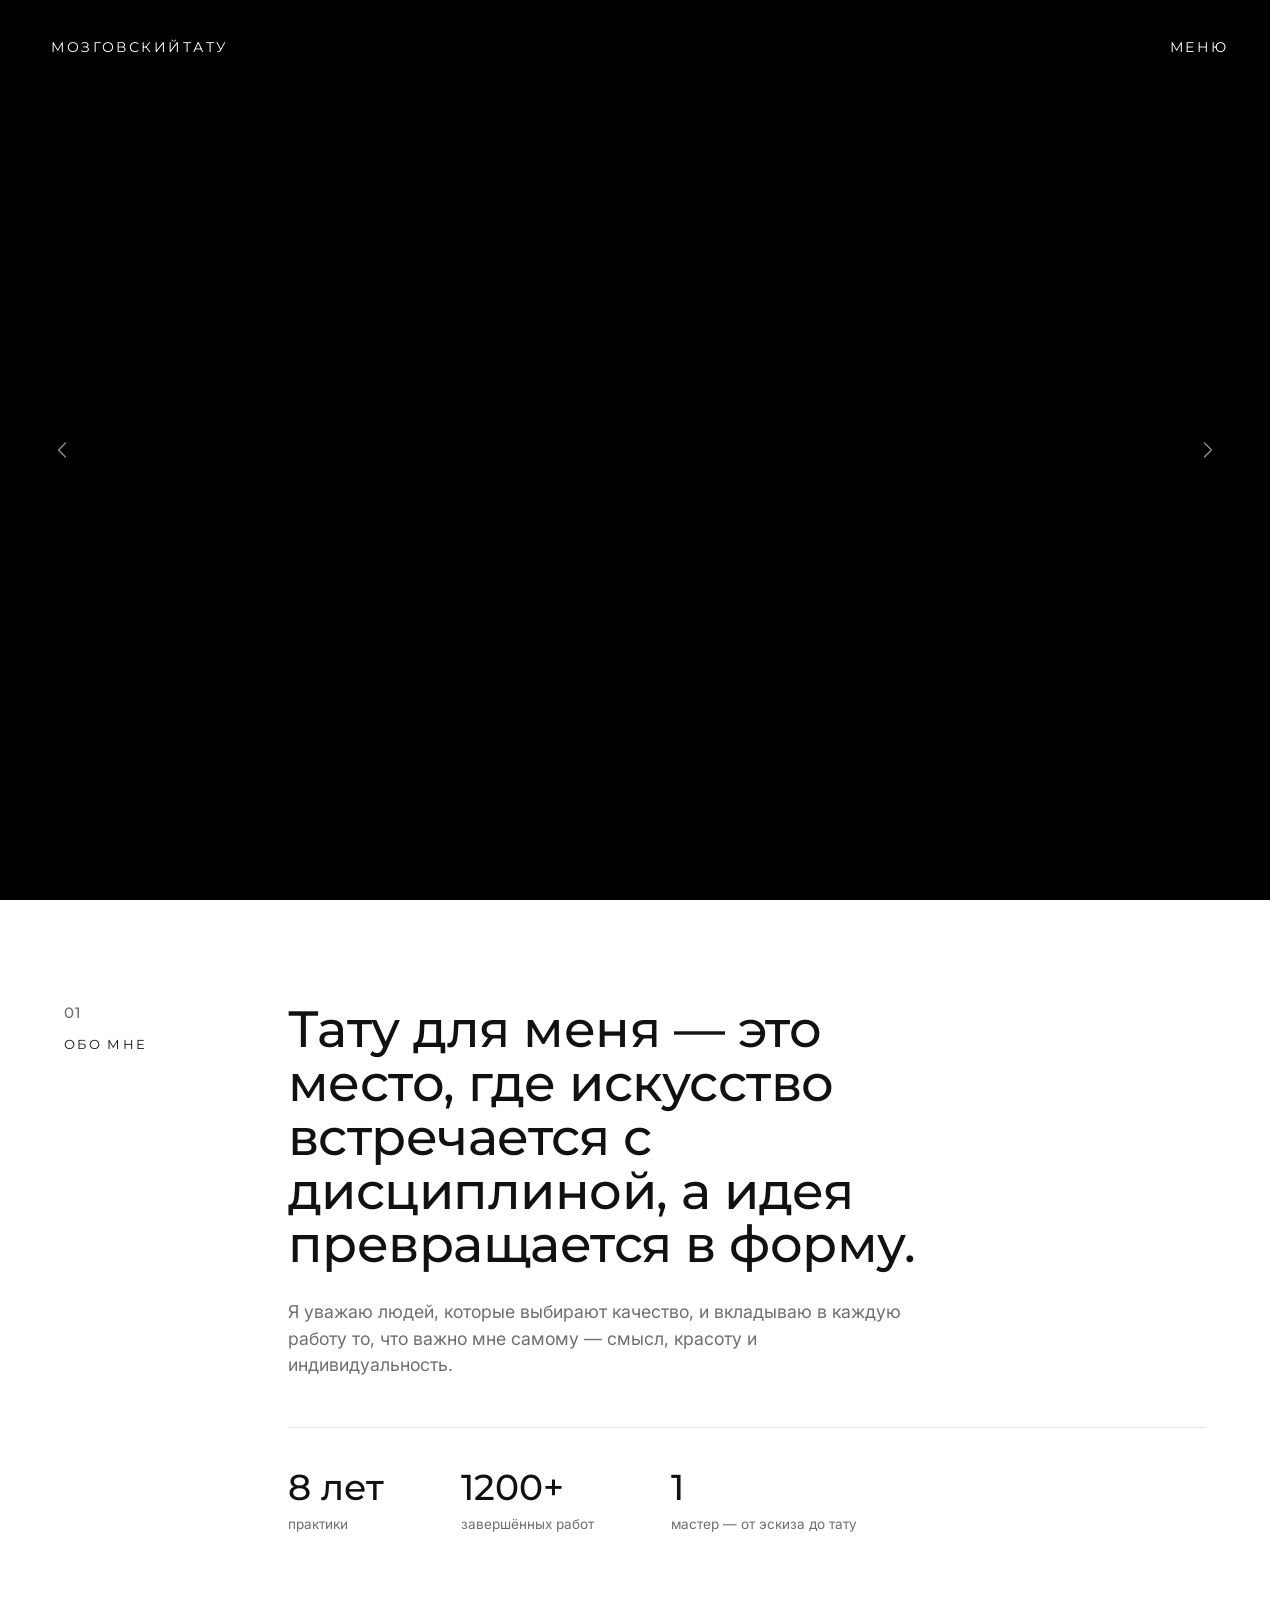
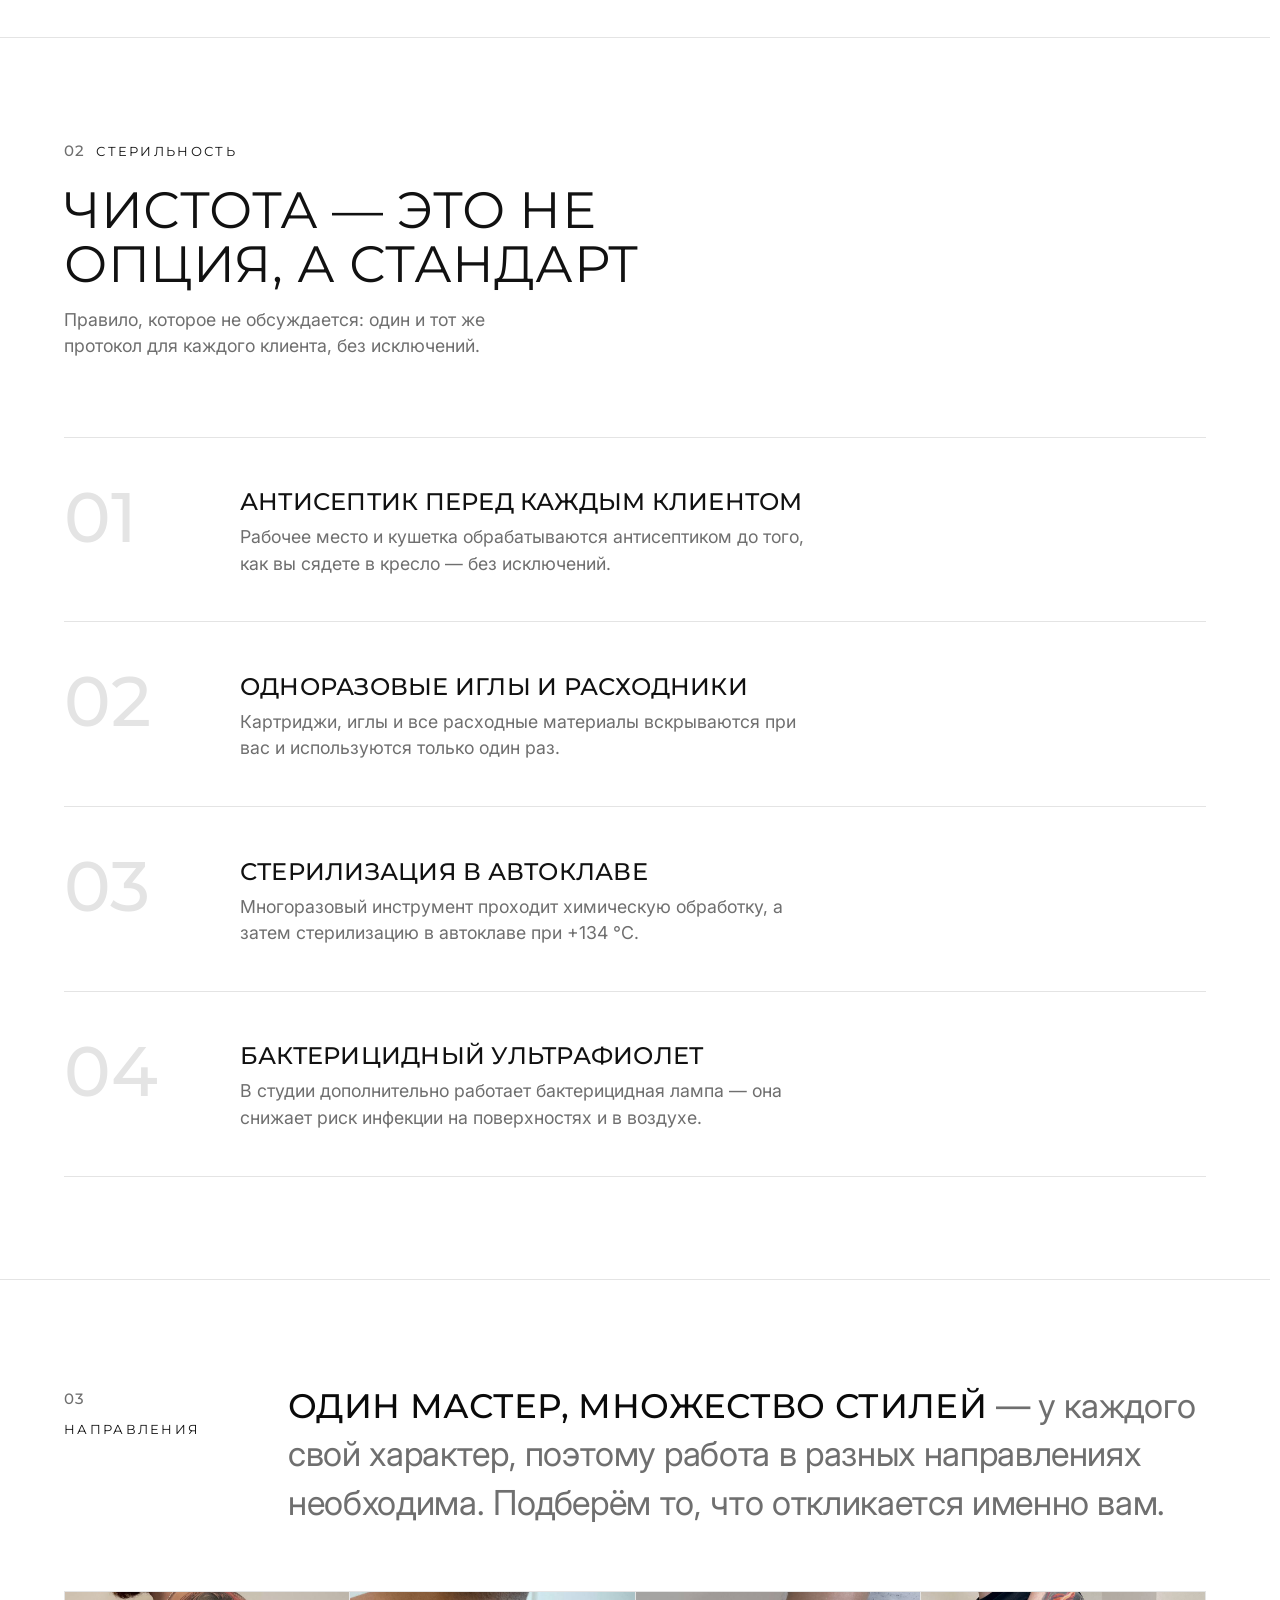
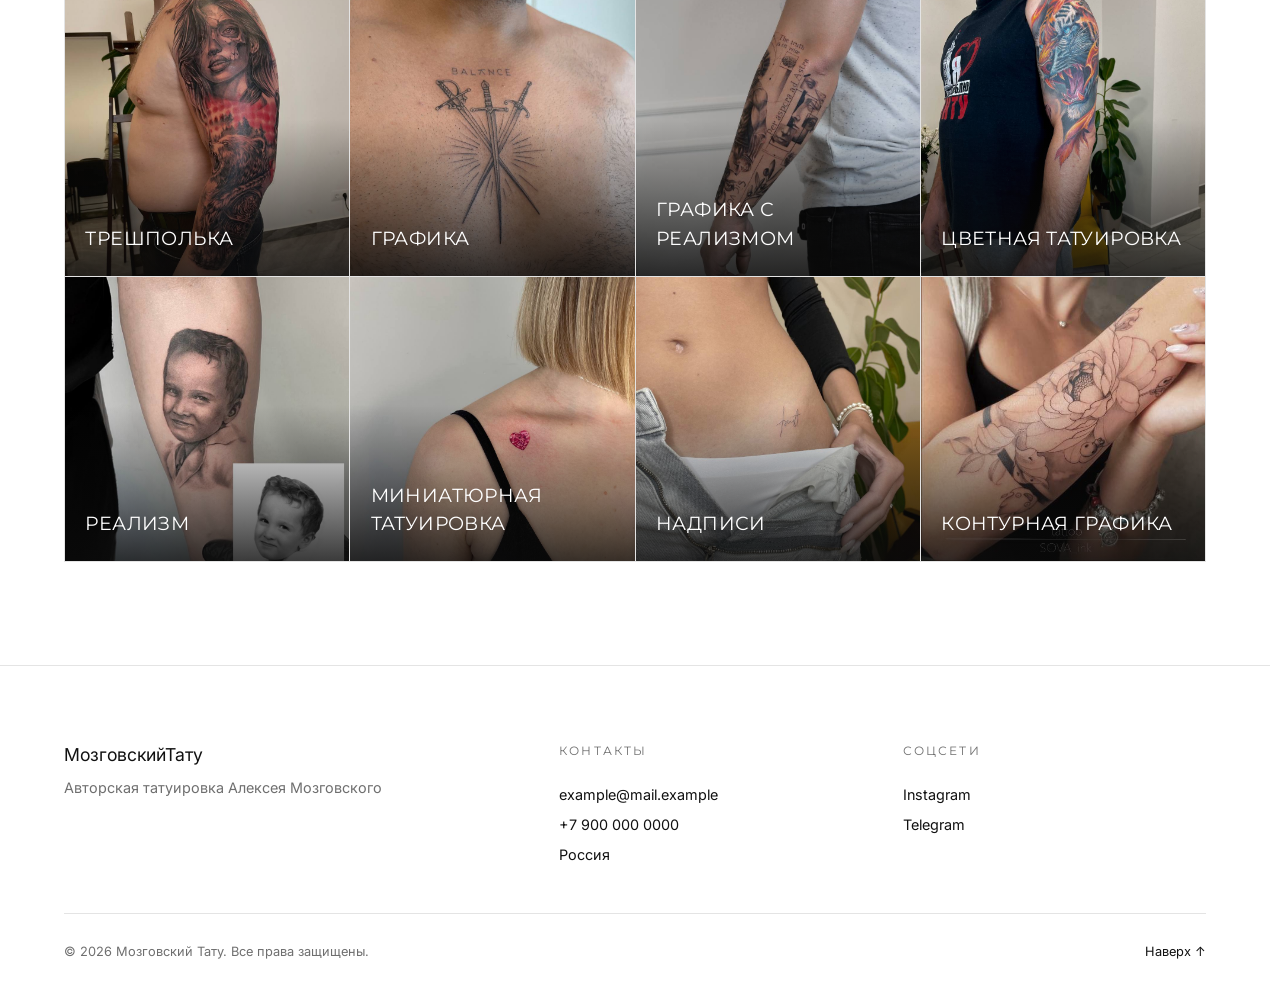
==== index.html @ 4e80cbe4 "Фото в коллажи" ====
<!DOCTYPE html>
<html lang="ru">
<head>
  <meta charset="UTF-8">
  <meta name="viewport" content="width=device-width, initial-scale=1.0">
  <meta name="theme-color" content="#ffffff">
  <title>Мозговский Тату — Алексей Мозговский, тату-мастер</title>
  <meta name="description" content="Мозговский Тату — авторская татуировка Алексея Мозговского. Индивидуальные эскизы, созданные специально для вас.">

  <link rel="preconnect" href="https://fonts.googleapis.com">
  <link rel="preconnect" href="https://fonts.gstatic.com" crossorigin>
  <link href="https://fonts.googleapis.com/css2?family=Inter:wght@300;400;500;600&family=Montserrat:wght@200;300;400;500;600&display=swap" rel="stylesheet">

  <link rel="stylesheet" href="style.css">
</head>
<body>

  <!-- ==================== HEADER ==================== -->
  <header class="site-header" data-header>
    <div class="site-header__inner container">
      <!-- Логотип ссылается на главный экран без перезагрузки -->
      <a href="#hero" class="brand header__logo" data-nav-link>Мозговский<span class="brand__accent">Тату</span></a>

      <button type="button" class="menu-btn" data-menu-toggle aria-expanded="false" aria-controls="site-nav">
        <span class="menu-btn__label">Меню</span>
      </button>
    </div>
  </header>

  <!-- ==================== ПОЛНОЭКРАННОЕ МЕНЮ ==================== -->
  <nav class="site-nav" id="site-nav" data-nav aria-hidden="true">
    <div class="site-nav__inner container">
      <ol class="site-nav__list">
        <li class="site-nav__item">
          <a href="#about" class="site-nav__link" data-nav-link>Обо мне</a>
        </li>
                <li class="site-nav__item">
          <a href="#sterility" class="site-nav__link" data-nav-link>Стерильность</a>
        </li>
        <li class="site-nav__item site-nav__item--expandable">
          <div class="site-nav__expand">
            <button
              type="button"
              class="site-nav__link site-nav__toggle"
              data-nav-styles-toggle
              aria-expanded="false"
              aria-controls="nav-styles"
            >
              Направления
            </button>
            <ul class="site-nav__sub" id="nav-styles" data-nav-styles>
              <li><a href="styles/trash-polka.html" class="site-nav__sub-link" data-nav-link>Трешполька</a></li>
              <li><a href="styles/graphics.html" class="site-nav__sub-link" data-nav-link>Графика</a></li>
              <li><a href="styles/graphic-realism.html" class="site-nav__sub-link" data-nav-link>Графика с реализмом</a></li>
              <li><a href="styles/color.html" class="site-nav__sub-link" data-nav-link>Цветная Татуировка</a></li>
              <li><a href="styles/realism.html" class="site-nav__sub-link" data-nav-link>Реализм</a></li>
              <li><a href="styles/miniature.html" class="site-nav__sub-link" data-nav-link>Миниатюрная Татуировка</a></li>
              <li><a href="styles/lettering.html" class="site-nav__sub-link" data-nav-link>Надписи</a></li>
              <li><a href="styles/contour.html" class="site-nav__sub-link" data-nav-link>Контурная графика</a></li>
            </ul>
          </div>
        </li>
        <li class="site-nav__item">
          <a href="#footer" class="site-nav__link" data-nav-link>Контакты</a>
        </li>
      </ol>

      <div class="site-nav__meta">
        <p>Helsinki, Suomi</p>
        <p><a href="mailto:hello@morozov-tattoo.example">hello@morozov-tattoo.example</a></p>
      </div>
    </div>
  </nav>

  <main id="main">

    <!-- ==================== HERO ==================== -->
    <section class="hero" id="hero">
      <div class="hero__media" data-hero-media>

        <!-- Слайд 1: Видео (горизонтальное, во весь экран) -->
        <div class="hero__slide hero__slide--video is-active" data-hero-slide>
          <video
            class="hero__video-full"
            autoplay
            muted
            loop
            playsinline
            poster="https://placehold.co/1920x1080/0a0a0a/ffffff?text=Video"
          >
            <source src="assets/video/site.mp4" type="video/mp4">
          </video>
        </div>

        <!-- Слайд 2: Большая галерея из фото (мозаика) -->
        <div class="hero__slide hero__slide--gallery" data-hero-slide>
          <div class="hero__gallery">
            <div class="hero__gallery-item hero__gallery-item--1">
              <img src="assets/images/miniature10.jpg" alt="Работа студии 1">
            </div>
            <div class="hero__gallery-item hero__gallery-item--2">
              <img src="assets/images/graphreal8.jpg" alt="Работа студии 2">
            </div>
            <div class="hero__gallery-item hero__gallery-item--3">
              <img src="assets/images/realism2.jpg" alt="Работа студии 3">
            </div>
            <div class="hero__gallery-item hero__gallery-item--4">
              <img src="assets/images/realism7.jpg" alt="Работа студии 4">
            </div>
            <div class="hero__gallery-item hero__gallery-item--5">
              <img src="assets/images/realism1.jpg" alt="Работа студии 5">
            </div>
            <div class="hero__gallery-item hero__gallery-item--6">
              <img src="assets/images/graphreal2.jpg" alt="Работа студии 6">
            </div>
          </div>
        </div>

        <!-- Слайд 3: Галерея, вариант 2 (ровная сетка 3×2) -->
        <div class="hero__slide hero__slide--gallery" data-hero-slide>
          <div class="hero__gallery hero__gallery--v2">
            <div class="hero__gallery-item">
              <img src="assets/images/contour1.jpg" alt="Работа студии 7">
            </div>
            <div class="hero__gallery-item">
              <img src="assets/images/miniature7.jpg" alt="Работа студии 8">
            </div>
            <div class="hero__gallery-item">
              <img src="assets/images/color7.jpg" alt="Работа студии 9">
            </div>
            <div class="hero__gallery-item">
              <img src="assets/images/contour5.jpg" alt="Работа студии 10">
            </div>
            <div class="hero__gallery-item">
              <img src="assets/images/style-trash-polka.jpg" alt="Работа студии 11">
            </div>
            <div class="hero__gallery-item">
              <img src="assets/images/color2.jpg" alt="Работа студии 12">
            </div>
          </div>
        </div>

        <!-- Слайд 4: Галерея, вариант 3 (крупное фото в центре) -->
        <div class="hero__slide hero__slide--gallery" data-hero-slide>
          <div class="hero__gallery hero__gallery--v3">
            <div class="hero__gallery-item hero__gallery-item--left1">
              <img src="assets/images/graphreal1.jpg" alt="Работа студии 13">
            </div>
            <div class="hero__gallery-item hero__gallery-item--left2">
              <img src="assets/images/contour7.jpg" alt="Работа студии 14">
            </div>
            <div class="hero__gallery-item hero__gallery-item--center">
              <img src="assets/images/color5.jpg" alt="Работа студии 15">
            </div>
            <div class="hero__gallery-item hero__gallery-item--right1">
              <img src="assets/images/realism4.jpg" alt="Работа студии 16">
            </div>
            <div class="hero__gallery-item hero__gallery-item--right2">
              <img src="assets/images/realism5.jpg" alt="Работа студии 17">
            </div>
          </div>
        </div>

      </div>

      <!-- Стрелки-переключатели по бокам -->
      <button type="button" class="hero__arrow-btn hero__arrow-btn--prev" data-hero-prev aria-label="Предыдущий слайд">
        <svg viewBox="0 0 24 24" width="28" height="28" fill="none" stroke="currentColor" stroke-width="1.25" stroke-linecap="round" stroke-linejoin="round"><path d="M15 18l-6-6 6-6"/></svg>
      </button>
      <button type="button" class="hero__arrow-btn hero__arrow-btn--next" data-hero-next aria-label="Следующий слайд">
        <svg viewBox="0 0 24 24" width="28" height="28" fill="none" stroke="currentColor" stroke-width="1.25" stroke-linecap="round" stroke-linejoin="round"><path d="M9 18l6-6-6-6"/></svg>
      </button>

      <div class="hero__scroll" aria-hidden="true">
        <span class="hero__scroll-text">Scroll</span>
      </div>
    </section>

    

    <!-- ==================== ABOUT ==================== -->
    <section class="about" id="about">
      <div class="about__inner container">
        <div class="about__label">
          <span class="section-index">01</span>
          <span class="section-kicker">Обо мне</span>
        </div>

        <div class="about__content">
          <h2 class="about__title">Тату для меня — это место, где искусство встречается с дисциплиной, а идея превращается в форму.</h2>
          <p class="about__text">Я уважаю людей, которые выбирают качество, и вкладываю в каждую работу то, что важно мне самому — смысл, красоту и индивидуальность.</p>

          <dl class="about__stats">
            <div class="about__stat">
              <dt>8 лет</dt>
              <dd>практики</dd>
            </div>
            <div class="about__stat">
              <dt>1200+</dt>
              <dd>завершённых работ</dd>
            </div>
            <div class="about__stat">
              <dt>1</dt>
              <dd>мастер — от эскиза до тату</dd>
            </div>
          </dl>
        </div>
      </div>
    </section>

    <!-- ==================== STERILITY (стерильность) ==================== -->
    <section class="sterility" id="sterility">
      <div class="container">
        <div class="sterility__header">
          <div class="sterility__label">
            <span class="section-index">02</span>
            <span class="section-kicker">Стерильность</span>
          </div>
          <h2 class="sterility__title">Чистота — это не опция, а стандарт</h2>
          <p class="sterility__lead">Правило, которое не обсуждается: один и тот же протокол для каждого клиента, без исключений.</p>
        </div>

        <ol class="sterility__list">
          <li class="sterility__row">
            <span class="sterility__row-num" aria-hidden="true">01</span>
            <div class="sterility__row-body">
              <h3 class="sterility__row-title">Антисептик перед каждым клиентом</h3>
              <p class="sterility__row-text">Рабочее место и кушетка обрабатываются антисептиком до того, как вы сядете в кресло — без исключений.</p>
            </div>
          </li>
          <li class="sterility__row">
            <span class="sterility__row-num" aria-hidden="true">02</span>
            <div class="sterility__row-body">
              <h3 class="sterility__row-title">Одноразовые иглы и расходники</h3>
              <p class="sterility__row-text">Картриджи, иглы и все расходные материалы вскрываются при вас и используются только один раз.</p>
            </div>
          </li>
          <li class="sterility__row">
            <span class="sterility__row-num" aria-hidden="true">03</span>
            <div class="sterility__row-body">
              <h3 class="sterility__row-title">Стерилизация в автоклаве</h3>
              <p class="sterility__row-text">Многоразовый инструмент проходит химическую обработку, а затем стерилизацию в автоклаве при +134 °C.</p>
            </div>
          </li>
          <li class="sterility__row">
            <span class="sterility__row-num" aria-hidden="true">04</span>
            <div class="sterility__row-body">
              <h3 class="sterility__row-title">Бактерицидный ультрафиолет</h3>
              <p class="sterility__row-text">В студии дополнительно работает бактерицидная лампа — она снижает риск инфекции на поверхностях и в воздухе.</p>
            </div>
          </li>
        </ol>
      </div>
    </section>

    <!-- ==================== STYLES (направления, последний раздел) ==================== -->
    <section class="styles-section" id="styles">
      <div class="container">
        <div class="styles-section__header">
          <div class="styles-section__label">
            <span class="section-index">03</span>
            <span class="section-kicker">Направления</span>
          </div>
          <h2 class="styles-section__lead">
            <span class="styles-section__lead-em">Один мастер, множество стилей</span> — у каждого свой характер, поэтому работа в разных направлениях необходима. Подберём то, что откликается именно вам.
          </h2>
        </div>

        <!-- Сетка квадратных плиток: фото стиля + название поверх -->
        <div class="styles__grid">
          <a class="styles__tile" href="styles/trash-polka.html">
            <img src="assets/images/style-trash-polka.jpg" alt="" class="styles__tile-img">
            <span class="styles__tile-overlay" aria-hidden="true"></span>
            <span class="styles__tile-name">Трешполька</span>
          </a>
          <a class="styles__tile" href="styles/graphics.html">
            <img src="assets/images/style-graphics.jpg" alt="" class="styles__tile-img">
            <span class="styles__tile-overlay" aria-hidden="true"></span>
            <span class="styles__tile-name">Графика</span>
          </a>
          <a class="styles__tile" href="styles/graphic-realism.html">
            <img src="assets/images/style-graphic-realism.jpg" alt="" class="styles__tile-img">
            <span class="styles__tile-overlay" aria-hidden="true"></span>
            <span class="styles__tile-name">Графика с реализмом</span>
          </a>
          <a class="styles__tile" href="styles/color.html">
            <img src="assets/images/style-color.jpg" alt="" class="styles__tile-img">
            <span class="styles__tile-overlay" aria-hidden="true"></span>
            <span class="styles__tile-name">Цветная Татуировка</span>
          </a>
          <a class="styles__tile" href="styles/realism.html">
            <img src="assets/images/style-realism.jpg" alt="" class="styles__tile-img">
            <span class="styles__tile-overlay" aria-hidden="true"></span>
            <span class="styles__tile-name">Реализм</span>
          </a>
          <a class="styles__tile" href="styles/miniature.html">
            <img src="assets/images/style-miniature.jpg" alt="" class="styles__tile-img">
            <span class="styles__tile-overlay" aria-hidden="true"></span>
            <span class="styles__tile-name">Миниатюрная Татуировка</span>
          </a>
          <a class="styles__tile" href="styles/lettering.html">
            <img src="assets/images/style-lettering.jpg" alt="" class="styles__tile-img">
            <span class="styles__tile-overlay" aria-hidden="true"></span>
            <span class="styles__tile-name">Надписи</span>
          </a>
          <a class="styles__tile" href="styles/contour.html">
            <img src="assets/images/style-contour.jpg" alt="" class="styles__tile-img">
            <span class="styles__tile-overlay" aria-hidden="true"></span>
            <span class="styles__tile-name">Контурная графика</span>
          </a>
        </div>
      </div>
    </section>

  </main>

  <!-- ==================== FOOTER ==================== -->
  <footer class="site-footer" id="footer">
    <div class="site-footer__top container">
      <div class="site-footer__brand">
        <p class="brand">Мозговский<span class="brand__accent">Тату</span></p>
        <p class="site-footer__tagline">Авторская татуировка Алексея Мозговского</p>
      </div>

      <div class="site-footer__col">
        <p class="site-footer__heading">Контакты</p>
        <a href="mailto:example@mail.example">example@mail.example</a>
        <a href="tel:+79000000000">+7 900 000 0000</a>
        <p>Россия</p>
      </div>

      <div class="site-footer__col">
        <p class="site-footer__heading">Соцсети</p>
        <a href="https://www.instagram.com/sova_ink/">Instagram</a>
        <a href="https://t.me/Alex_Makeart">Telegram</a>
      </div>
    </div>

    <div class="site-footer__bottom container">
      <p>© 2026 Мозговский Тату. Все права защищены.</p>
      <a href="#hero" class="back-to-top">Наверх ↑</a>
    </div>
  </footer>

  <script src="script.js"></script>
</body>
</html>
---- style.css ----
/* =========================================================
   МОЗГОВСКИЙ ТАТУ — базовые стили лендинга
   Минимализм, галерейная типографика, чёрный на белом
   ========================================================= */

/* ---------- 1. RESET / NORMALIZE ---------- */
*,
*::before,
*::after {
  box-sizing: border-box;
}

* {
  margin: 0;
  padding: 0;
}

html {
  -webkit-text-size-adjust: 100%;
  scroll-behavior: smooth;
  scrollbar-gutter: stable; /* сохраняет ширину, чтобы контент не съезжал */
  scrollbar-width: thin; /* тонкая полоса — Firefox */
  scrollbar-color: #333333 transparent; /* цвет ползунка / прозрачный трек — Firefox */
}

/* тонкий скроллбар — Chrome, Safari, Edge, Opera (WebKit) */
::-webkit-scrollbar {
  width: 6px; /* по умолчанию в браузере 16px */
}

::-webkit-scrollbar-track {
  background: transparent;
}

::-webkit-scrollbar-thumb {
  background-color: rgba(0, 0, 0, 0.25);
  border-radius: 3px;
  transition: background-color 0.3s ease;
}

::-webkit-scrollbar-thumb:hover {
  background-color: rgba(0, 0, 0, 0.6);
}

body {
  min-height: 100svh;
  line-height: 1.5;
  -webkit-font-smoothing: antialiased;
  -moz-osx-font-smoothing: grayscale;
  text-rendering: optimizeLegibility;
}

img,
picture,
svg,
video {
  display: block;
  max-width: 100%;
}

input,
button,
textarea,
select {
  font: inherit;
  color: inherit;
}

button {
  background: none;
  border: none;
  cursor: pointer;
}

a {
  color: inherit;
  text-decoration: none;
}

ul,
ol {
  list-style: none;
}

table {
  border-collapse: collapse;
}

:focus-visible {
  outline: 2px solid var(--color-ink);
  outline-offset: 4px;
}

@media (prefers-reduced-motion: reduce) {
  *,
  *::before,
  *::after {
    animation-duration: 0.01ms !important;
    animation-iteration-count: 1 !important;
    transition-duration: 0.01ms !important;
    scroll-behavior: auto !important;
  }
}

/* ---------- 2. ТОКЕНЫ / CSS-ПЕРЕМЕННЫЕ ---------- */
:root {
  /* Цвета */
  --color-bg: #ffffff;
  --color-ink: #0a0a0a;
  --color-text: #111111;
  --color-text-muted: #6f6f6f;
  --color-line: #e4e4e4;
  --color-line-strong: #111111;
  --color-overlay-bg: #ffffff;

  /* Шрифты */
  --font-display: "Montserrat", "Helvetica Neue", Arial, sans-serif;
  --font-body: "Inter", "Helvetica Neue", Arial, sans-serif;

  /* Трекинг (межбуквенный интервал) */
  --tracking-sm: 0.08em;
  --tracking-md: 0.18em;
  --tracking-lg: 0.32em;

  /* Типографическая шкала (fluid) */
  --fs-eyebrow: 0.75rem;
  --fs-body: clamp(1rem, 0.95rem + 0.2vw, 1.125rem);
  --fs-h2: clamp(2rem, 1.6rem + 2vw, 3.25rem);
  --fs-hero: clamp(2.75rem, 2rem + 5vw, 6.5rem);

  /* Layout */
  --header-h: clamp(72px, 9vw, 96px);
  --container-w: 1240px;
  --gutter: clamp(1.5rem, 5vw, 4rem);
  --section-py: clamp(4rem, 8vw, 7.5rem);

  /* Анимации */
  --ease: cubic-bezier(0.65, 0, 0.35, 1);
  --dur: 0.5s;
}

/* ---------- 3. БАЗОВАЯ ТИПОГРАФИКА ---------- */
body {
  background: var(--color-bg);
  color: var(--color-text);
  font-family: var(--font-body);
  font-size: var(--fs-body);
  font-weight: 400;
}

h1,
h2,
h3 {
  font-family: var(--font-display);
  font-weight: 500;
  line-height: 1.05;
  letter-spacing: -0.01em;
}

.section-kicker,
.site-nav__index,
.styles__tile-num,
.site-footer__heading {
  font-family: var(--font-display);
  text-transform: uppercase;
}

/* ---------- 4. УТИЛИТЫ ---------- */
.container {
  width: min(100% - (var(--gutter) * 2), var(--container-w));
  margin-inline: auto;
}

body.nav-open {
  overflow: hidden;
}

/* ---------- 5. HEADER ---------- */
.site-header {
  position: fixed;
  inset-inline: 0;
  top: 0;
  z-index: 100;
  height: var(--header-h);
  display: flex;
  align-items: center;
  background-color: transparent;
  border-bottom: 1px solid transparent;
  --header-fg: #ffffff;
  transition: background-color var(--dur) var(--ease), border-color var(--dur) var(--ease), color var(--dur) var(--ease);
}

.site-header.is-scrolled,
.site-header.is-solid {
  background-color: rgba(255, 255, 255, 0.88);
  backdrop-filter: blur(10px);
  -webkit-backdrop-filter: blur(10px);
  border-bottom-color: var(--color-line);
  --header-fg: var(--color-ink);
}

.site-header__inner {
  width: 100%;
  display: flex;
  align-items: center;
  justify-content: space-between;
  padding-inline: clamp(1.5rem, 4vw, 3.5rem);
}

/* Единый стиль для логотипа и кнопки меню (чистая типографика без рамок) */
.header__logo,
.menu-btn {
  display: inline-flex;
  align-items: center;
  justify-content: center;
  height: auto;
  padding: 0.5rem 0; /* Минимальные отступы для кликабельности */
  font-family: var(--font-display);
  font-size: 0.85rem;
  letter-spacing: var(--tracking-md);
  text-transform: uppercase;
  border: none; /* Убрали рамку */
  background: transparent; /* Убрали плашку/фон */
  backdrop-filter: none;
  -webkit-backdrop-filter: none;
  color: var(--header-fg, #ffffff);
  cursor: pointer;
  transition: opacity 0.3s var(--ease), color var(--dur) var(--ease);
}

/* При наведении текст плавно снижает прозрачность */
.header__logo:hover,
.menu-btn:hover {
  opacity: 0.6;
  background: transparent;
  border-color: transparent;
}

/* ---------- 6. ПОЛНОЭКРАННОЕ МЕНЮ ---------- */
.site-nav {
  position: fixed;
  inset: 0;
  z-index: 90;
  background: var(--color-overlay-bg);
  display: flex;
  flex-direction: column;
  justify-content: space-between;
  padding-top: calc(var(--header-h) + 2rem);
  padding-bottom: 3rem;
  opacity: 0;
  visibility: hidden;
  transform: translateY(-12px);
  transition: opacity var(--dur) var(--ease), transform var(--dur) var(--ease), visibility 0s var(--dur);
}

.site-nav.is-open {
  opacity: 1;
  visibility: visible;
  transform: translateY(0);
  transition: opacity var(--dur) var(--ease), transform var(--dur) var(--ease), visibility 0s;
}

.site-nav__list {
  display: flex;
  flex-direction: column;
}

.site-nav__item {
  display: flex;
  align-items: baseline;
  gap: 1.5rem;
  padding: 1.1rem 0;
  border-bottom: 1px solid var(--color-line);
}

.site-nav__item--expandable {
  align-items: flex-start;
}

.site-nav__expand {
  flex: 1;
  min-width: 0;
}

.site-nav__index {
  font-size: 0.8rem;
  color: var(--color-text-muted);
}

.site-nav__link {
  position: relative;
  font-family: var(--font-display);
  font-size: clamp(1.75rem, 1.4rem + 2vw, 3rem);
  font-weight: 400;
  text-transform: uppercase;
  letter-spacing: 0.02em;
}

.site-nav__toggle {
  display: inline-block;
  text-align: left;
}

.site-nav__link::after {
  content: "";
  position: absolute;
  left: 0;
  right: 100%;
  bottom: -2px;
  height: 1px;
  background: var(--color-ink);
  transition: right var(--dur) var(--ease);
}

.site-nav__link:hover::after,
.site-nav__link:focus-visible::after,
.site-nav__toggle[aria-expanded="true"]::after {
  right: 0;
}

.site-nav__sub {
  display: grid;
  gap: 0.65rem;
  margin-top: 0;
  padding-bottom: 0;
  max-height: 0;
  opacity: 0;
  overflow: hidden;
  pointer-events: none;
  transition: max-height var(--dur) var(--ease), opacity var(--dur) var(--ease), margin-top var(--dur) var(--ease);
}

.site-nav__sub.is-open {
  margin-top: 1rem;
  max-height: 20rem;
  opacity: 1;
  pointer-events: auto;
}

.site-nav__sub-link {
  display: inline-block;
  font-family: var(--font-display);
  font-size: clamp(0.95rem, 0.85rem + 0.4vw, 1.15rem);
  font-weight: 400;
  letter-spacing: 0.04em;
  text-transform: uppercase;
  color: var(--color-text-muted);
  transition: color var(--dur) var(--ease);
}

.site-nav__sub-link:hover,
.site-nav__sub-link:focus-visible {
  color: var(--color-ink);
}

.site-nav__meta {
  margin-top: 3rem;
  display: flex;
  flex-direction: column;
  gap: 0.35rem;
  font-size: 0.9rem;
  color: var(--color-text-muted);
}

.nav-close {
  position: absolute;
  top: calc((var(--header-h) - 16px) / 2);
  right: var(--gutter);
  font-family: var(--font-display);
  font-size: 0.75rem;
  letter-spacing: var(--tracking-md);
}

/* ---------- 7. HERO (медиа-слайдер: Коллаж + Вертикальные видео 9:16) ---------- */
.hero {
  position: relative;
  min-height: 100svh;
  overflow: hidden;
  background: #0d0d0d;
  display: flex;
  align-items: center;
  justify-content: center;
}

.hero::after {
  content: "";
  position: absolute;
  inset: 0;
  z-index: 1;
  pointer-events: none;
  background: linear-gradient(
    180deg,
    rgba(0, 0, 0, 0.4) 0%,
    rgba(0, 0, 0, 0) 25%,
    rgba(0, 0, 0, 0) 75%,
    rgba(0, 0, 0, 0.4) 100%
  );
}

.hero__media {
  position: absolute;
  inset: 0;
}

.hero__slide {
  position: absolute;
  inset: 0;
  opacity: 0;
  visibility: hidden;
  display: flex;
  align-items: center;
  justify-content: center;
  padding-top: var(--header-h);
  padding-bottom: 4rem;
  transition: opacity 0.8s var(--ease), visibility 0s 0.8s;
}

.hero__slide.is-active {
  opacity: 1;
  visibility: visible;
  transition: opacity 0.8s var(--ease), visibility 0s 0s;
}






/* --- БОЛЬШАЯ ГАЛЕРЕЯ ИЗ ФОТО (МОЗАИКА, ВО ВЕСЬ ЭКРАН) --- */
.hero__slide--gallery {
  padding: 0;
}

.hero__gallery {
  position: absolute;
  inset: 0;
  display: grid;
  grid-template-columns: 1.6fr 1fr 1fr 1fr;
  grid-template-rows: 1fr 1fr;
  grid-template-areas:
    "one   two   three four"
    "one   five  six   four";
  gap: 3px;
}

.hero__gallery-item {
  position: relative;
  overflow: hidden;
}

.hero__gallery-item--1 { grid-area: one; }
.hero__gallery-item--2 { grid-area: two; }
.hero__gallery-item--3 { grid-area: three; }
.hero__gallery-item--4 { grid-area: four; }
.hero__gallery-item--5 { grid-area: five; }
.hero__gallery-item--6 { grid-area: six; }

.hero__gallery-item img {
  width: 100%;
  height: 100%;
  object-fit: cover;
  filter: brightness(0.85);
  transition: transform 1.2s var(--ease), filter 0.4s var(--ease);
}

.hero__slide.is-active .hero__gallery-item img {
  transform: scale(1.02);
}

.hero__gallery-item:hover img {
  filter: brightness(1);
  transform: scale(1.06);
}

/* Плашка поверх крупного фото галереи */
.hero__gallery-badge {
  position: absolute;
  bottom: 1.5rem;
  left: 1.5rem;
  right: 1.5rem;
  padding: 1.25rem 1.5rem;
  background: rgba(10, 10, 10, 0.65);
  backdrop-filter: blur(12px);
  -webkit-backdrop-filter: blur(12px);
  border: 1px solid rgba(255, 255, 255, 0.15);
  color: #ffffff;
  display: flex;
  flex-direction: column;
  gap: 0.25rem;
  pointer-events: none;
}

/* --- ВАРИАНТ 2: РОВНАЯ СЕТКА 3×2 --- */
.hero__gallery--v2 {
  grid-template-columns: repeat(3, 1fr);
  grid-template-rows: repeat(2, 1fr);
  grid-template-areas: none;
}

/* --- ВАРИАНТ 3: КРУПНОЕ ФОТО В ЦЕНТРЕ --- */
.hero__gallery--v3 {
  grid-template-columns: 1fr 1.8fr 1fr;
  grid-template-rows: 1fr 1fr;
  grid-template-areas:
    "left1 center right1"
    "left2 center right2";
}

.hero__gallery-item--left1 { grid-area: left1; }
.hero__gallery-item--left2 { grid-area: left2; }
.hero__gallery-item--center { grid-area: center; }
.hero__gallery-item--right1 { grid-area: right1; }
.hero__gallery-item--right2 { grid-area: right2; }

.hero__badge-title {
  font-family: var(--font-display);
  font-size: clamp(1rem, 1.2vw, 1.35rem);
  letter-spacing: var(--tracking-md);
  text-transform: uppercase;
}

.hero__badge-sub {
  font-size: 0.75rem;
  color: rgba(255, 255, 255, 0.7);
  letter-spacing: var(--tracking-sm);
  text-transform: uppercase;
}

/* --- ГОРИЗОНТАЛЬНОЕ ВИДЕО НА ВЕСЬ ЭКРАН --- */
.hero__slide--video {
  padding: 0;
}

.hero__video-full {
  position: absolute;
  inset: 0;
  width: 100%;
  height: 100%;
  object-fit: cover;
  background: #000;
}

/* --- СТРЕЛКИ-ПЕРЕКЛЮЧАТЕЛИ ПО БОКАМ (минималистичные, без подложки) --- */
.hero__arrow-btn {
  position: absolute;
  top: 50%;
  transform: translateY(-50%);
  z-index: 5;
  display: flex;
  align-items: center;
  justify-content: center;
  width: 3rem;
  height: 3rem;
  border-radius: 50%;
  border: none;
  background: transparent;
  color: rgba(255, 255, 255, 0.55);
  cursor: pointer;
  transition: color 0.3s var(--ease), opacity 0.3s var(--ease), transform 0.2s var(--ease);
}

.hero__arrow-btn svg {
  display: block;
  filter: drop-shadow(0 1px 4px rgba(0, 0, 0, 0.5));
}

.hero__arrow-btn--prev {
  left: clamp(0.75rem, 3vw, 2.5rem);
}

.hero__arrow-btn--next {
  right: clamp(0.75rem, 3vw, 2.5rem);
}

.hero__arrow-btn:hover {
  color: #ffffff;
}

.hero__arrow-btn--prev:hover {
  transform: translateY(-50%) translateX(-3px);
}

.hero__arrow-btn--next:hover {
  transform: translateY(-50%) translateX(3px);
}

.hero__arrow-btn.is-pressed {
  animation: arrowFlash 0.35s ease-out forwards;
}

@keyframes arrowFlash {
  0% {
    color: #ffffff;
    filter: drop-shadow(0 0 8px rgba(255, 255, 255, 0.8));
  }
  100% {
    filter: none;
  }
}

/* Адаптив для Hero */
@media (max-width: 768px) {
  .hero__gallery {
    grid-template-columns: 1fr 1fr;
    grid-template-rows: 1.3fr 1fr 1fr;
    grid-template-areas:
      "one   one"
      "two   three"
      "five  six";
  }

  .hero__gallery-item--4 {
    display: none; /* Скрываем лишнее фото на мобильном */
  }

  .hero__gallery--v2 {
    grid-template-columns: repeat(2, 1fr);
    grid-template-rows: repeat(2, 1fr);
  }

  .hero__gallery--v2 .hero__gallery-item:nth-child(5),
  .hero__gallery--v2 .hero__gallery-item:nth-child(6) {
    display: none; /* Оставляем 4 фото на мобильном */
  }

  .hero__gallery--v3 {
    grid-template-columns: 1fr 1fr;
    grid-template-rows: 1.4fr 1fr;
    grid-template-areas:
      "center center"
      "left1  right1";
  }

  .hero__gallery-item--left2,
  .hero__gallery-item--right2 {
    display: none; /* Оставляем 3 фото на мобильном */
  }

  /* Исправление плашки на мобильном */
  .hero__gallery-badge {
    bottom: 1rem;
    left: 1rem;
    right: 1rem;
    padding: 0.85rem 1rem;
  }

  .hero__badge-title {
    font-size: 0.9rem;
  }

  .hero__badge-sub {
    font-size: 0.7rem;
  }

  .hero__arrow-btn {
    width: 2.5rem;
    height: 2.5rem;
  }

  .hero__arrow-btn svg {
    width: 22px;
    height: 22px;
  }

  .hero__arrow-btn--prev {
    left: 0.5rem;
  }

  .hero__arrow-btn--next {
    right: 0.5rem;
  }

  .hero__scroll {
    display: none;
  }
}

/* ---------- 8. БЕГУЩАЯ СТРОКА (marquee) ---------- */
.marquee {
  border-top: 1px solid var(--color-line);
  border-bottom: 1px solid var(--color-line);
  overflow: hidden;
  padding: 1.25rem 0;
  mask-image: linear-gradient(90deg, transparent, #000 8%, #000 92%, transparent);
  -webkit-mask-image: linear-gradient(90deg, transparent, #000 8%, #000 92%, transparent);
}

.marquee__track {
  display: flex;
  gap: 3rem;
  width: max-content;
  animation: marqueeScroll 26s linear infinite;
}

.marquee__track span {
  font-family: var(--font-display);
  font-size: clamp(1.1rem, 1rem + 1vw, 1.6rem);
  text-transform: uppercase;
  letter-spacing: var(--tracking-sm);
  color: var(--color-text-muted);
  white-space: nowrap;
}

@keyframes marqueeScroll {
  from {
    transform: translateX(0);
  }
  to {
    transform: translateX(-50%);
  }
}

/* ---------- 9. ABOUT ---------- */
.about {
  padding-block: var(--section-py);
}

.about__inner {
  display: grid;
  grid-template-columns: 160px 1fr;
  gap: clamp(2rem, 5vw, 6rem);
}

.about__label {
  display: flex;
  flex-direction: column;
  align-items: flex-start;
  gap: 0.6rem;
}

.section-index {
  font-family: var(--font-display);
  font-size: 0.95rem;
  font-weight: 500;
  color: var(--color-text-muted);
  letter-spacing: 0.04em;
}

.section-kicker {
  font-size: 0.8rem;
  letter-spacing: var(--tracking-md);
}

.about__title {
  font-size: var(--fs-h2);
  max-width: 20ch;
  margin-bottom: 1.75rem;
}

.about__text {
  max-width: 58ch;
  color: var(--color-text-muted);
  margin-bottom: 3rem;
}

.about__stats {
  display: flex;
  flex-wrap: wrap;
  gap: clamp(2rem, 6vw, 5rem);
  border-top: 1px solid var(--color-line);
  padding-top: 2rem;
}

.about__stat dt {
  font-family: var(--font-display);
  font-size: clamp(1.5rem, 1.2rem + 1.5vw, 2.25rem);
  font-weight: 500;
}

.about__stat dd {
  font-size: 0.85rem;
  color: var(--color-text-muted);
}

/* ---------- 10. STYLES (направления) ---------- */
.styles-section {
  padding-block: var(--section-py);
  border-top: 1px solid var(--color-line);
}

/* Метка слева + единая заголовок-фраза справа: жирная часть, тире, и текст
   продолжается сразу после тире одним потоком (в отличие от about и sterility,
   где заголовок и описание — разные, отдельно стоящие блоки) */
.styles-section__header {
  display: grid;
  grid-template-columns: 160px 1fr;
  gap: clamp(2rem, 5vw, 6rem);
  align-items: start;
  margin-bottom: clamp(2.5rem, 5vw, 4rem);
}

.styles-section__label {
  display: flex;
  flex-direction: column;
  align-items: flex-start;
  gap: 0.6rem;
  padding-top: 0.35rem;
}

.styles-section__lead {
  font-family: var(--font-body);
  font-weight: 400;
  font-size: clamp(1.4rem, 1.1rem + 1.4vw, 2.15rem);
  line-height: 1.4;
  color: var(--color-text-muted);
  max-width: 46ch;
}

.styles-section__lead-em {
  font-family: var(--font-display);
  font-weight: 500;
  text-transform: uppercase;
  letter-spacing: 0.01em;
  color: var(--color-ink);
}

/* Сетка квадратных плиток: фото направления + название поверх */
.styles__grid {
  display: grid;
  grid-template-columns: repeat(4, 1fr);
  gap: 1px;
  background-color: var(--color-line);
  border: 1px solid var(--color-line);
}

.styles__tile {
  position: relative;
  display: block;
  aspect-ratio: 1 / 1;
  overflow: hidden;
  background-color: var(--color-ink);
}

.styles__tile-img {
  position: absolute;
  inset: 0;
  width: 100%;
  height: 100%;
  object-fit: cover;
  transition: transform 0.7s var(--ease);
}

.styles__tile-overlay {
  position: absolute;
  inset: 0;
  background: linear-gradient(180deg, rgba(10, 10, 10, 0) 45%, rgba(10, 10, 10, 0.8) 100%);
  transition: background var(--dur) var(--ease);
}

.styles__tile-num {
  position: absolute;
  top: clamp(0.9rem, 1.6vw, 1.5rem);
  left: clamp(0.9rem, 1.6vw, 1.5rem);
  font-family: var(--font-display);
  font-size: 0.75rem;
  color: rgba(255, 255, 255, 0.7);
  letter-spacing: var(--tracking-sm);
}

.styles__tile-name {
  position: absolute;
  left: clamp(0.9rem, 1.6vw, 1.5rem);
  right: clamp(0.9rem, 1.6vw, 1.5rem);
  bottom: clamp(0.9rem, 1.8vw, 1.5rem);
  font-family: var(--font-display);
  font-size: clamp(0.95rem, 0.8rem + 0.6vw, 1.2rem);
  font-weight: 400;
  text-transform: uppercase;
  letter-spacing: 0.02em;
  color: #ffffff;
  transition: transform var(--dur) var(--ease);
}

.styles__tile:hover .styles__tile-img {
  transform: scale(1.06);
}

.styles__tile:hover .styles__tile-overlay {
  background: linear-gradient(180deg, rgba(10, 10, 10, 0.05) 30%, rgba(10, 10, 10, 0.85) 100%);
}

.styles__tile:hover .styles__tile-name {
  transform: translateY(-2px);
}

@media (max-width: 900px) {
  .styles-section__header {
    grid-template-columns: 1fr;
    gap: 1.25rem;
  }
}

/* ---------- 10.1 STERILITY (стерильность) ---------- */
.sterility {
  padding-block: var(--section-py);
  border-top: 1px solid var(--color-line);
}

/* Шапка раздела: метка + крупный заголовок + короткий лид в одну колонку,
   в отличие от about (стек «ярлык слева / контент справа») и styles (горизонтальный сплит) */
.sterility__header {
  max-width: 46rem;
  margin-bottom: clamp(3rem, 6vw, 5rem);
}

.sterility__label {
  display: flex;
  align-items: baseline;
  gap: 0.75rem;
  margin-bottom: 1.25rem;
}

.sterility__title {
  font-family: var(--font-display);
  font-size: var(--fs-h2);
  font-weight: 400;
  text-transform: uppercase;
  letter-spacing: 0.01em;
  margin-bottom: 1rem;
}

.sterility__lead {
  color: var(--color-text-muted);
  max-width: 42ch;
}

/* Нумерованный список: крупные полупрозрачные цифры служат графическим акцентом */
.sterility__list {
  border-top: 1px solid var(--color-line);
}

.sterility__row {
  position: relative;
  display: grid;
  grid-template-columns: clamp(80px, 10vw, 140px) 1fr;
  align-items: start;
  gap: clamp(1.5rem, 4vw, 3rem);
  padding: clamp(1.75rem, 4vw, 2.75rem) 0;
  border-bottom: 1px solid var(--color-line);
}

.sterility__row-num {
  font-family: var(--font-display);
  font-weight: 500;
  font-size: clamp(2.5rem, 2rem + 3vw, 4.5rem);
  line-height: 1;
  color: var(--color-line);
}

/* Заголовок и описание пункта — единый блок, текст всегда под названием */
.sterility__row-body {
  padding-top: clamp(0.3rem, 0.6vw, 0.6rem);
}

.sterility__row-title {
  font-family: var(--font-display);
  font-size: clamp(1.15rem, 1rem + 0.8vw, 1.5rem);
  font-weight: 500;
  text-transform: uppercase;
  letter-spacing: 0.01em;
  margin-bottom: 0.6rem;
}

.sterility__row-text {
  color: var(--color-text-muted);
  max-width: 52ch;
}

@media (max-width: 720px) {
  .sterility__row {
    grid-template-columns: 1fr;
    gap: 0.75rem;
  }

  .sterility__row-num {
    font-size: 1.75rem;
  }
}

/* ---------- 11. FOOTER ---------- */
.site-footer {
  border-top: 1px solid var(--color-line);
  padding-top: clamp(3rem, 6vw, 5rem);
}

.site-footer__top {
  display: grid;
  grid-template-columns: 1.5fr 1fr 1fr;
  gap: 2.5rem;
  padding-bottom: 3rem;
}

.site-footer__tagline {
  color: var(--color-text-muted);
  font-size: 0.9rem;
  margin-top: 0.5rem;
}

.site-footer__heading {
  font-size: 0.75rem;
  letter-spacing: var(--tracking-md);
  color: var(--color-text-muted);
  margin-bottom: 1rem;
}

.site-footer__col {
  display: flex;
  flex-direction: column;
  gap: 0.5rem;
  font-size: 0.9rem;
}

.site-footer__col a {
  position: relative;
  width: fit-content;
}

.site-footer__col a::after {
  content: "";
  position: absolute;
  left: 0;
  right: 100%;
  bottom: -2px;
  height: 1px;
  background: var(--color-ink);
  transition: right var(--dur) var(--ease);
}

.site-footer__col a:hover::after {
  right: 0;
}

/* ---------- 12. СТРАНИЦА НАПРАВЛЕНИЯ (галерея работ) ---------- */
.page-style {
  padding-top: clamp(2.5rem, 6vw, 4rem);
  padding-bottom: var(--section-py);
}

.page-style__header {
  margin-bottom: clamp(2.5rem, 6vw, 4rem);
}

.page-style__back {
  display: inline-block;
  margin-bottom: 1.5rem;
  font-family: var(--font-display);
  font-size: 0.75rem;
  letter-spacing: var(--tracking-md);
  text-transform: uppercase;
  color: var(--color-text-muted);
  transition: color var(--dur) var(--ease);
}

.page-style__back:hover,
.page-style__back:focus-visible {
  color: var(--color-ink);
}

.page-style__title {
  font-family: var(--font-display);
  font-size: clamp(2rem, 1.5rem + 3vw, 4rem);
  font-weight: 400;
  text-transform: uppercase;
  letter-spacing: 0.02em;
  margin-bottom: 0.75rem;
}

.page-style__lead {
  max-width: 36rem;
  color: var(--color-text-muted);
  font-size: 1rem;
}

.works-grid {
  display: grid;
  grid-template-columns: repeat(2, 1fr);
  gap: clamp(0.75rem, 2vw, 1.5rem);
}

.works-grid__item {
  position: relative;
  aspect-ratio: 4 / 5;
  overflow: hidden;
  background: #111;
}

.works-grid__item img {
  width: 100%;
  height: 100%;
  object-fit: cover;
  transition: transform 0.6s var(--ease);
}

.works-grid__item:hover img {
  transform: scale(1.03);
}

.site-footer__bottom {
  display: flex;
  justify-content: space-between;
  align-items: center;
  padding: 1.75rem 0;
  border-top: 1px solid var(--color-line);
  font-size: 0.8rem;
  color: var(--color-text-muted);
}

.back-to-top {
  color: var(--color-text);
}

/* ---------- 13. АДАПТИВНОСТЬ ---------- */
@media (max-width: 900px) {
  .about__inner {
    grid-template-columns: 1fr;
    gap: 2rem;
  }

  .site-footer__top {
    grid-template-columns: 1fr 1fr;
  }

  .site-footer__brand {
    grid-column: 1 / -1;
  }
}

@media (max-width: 720px) {
  /* Плитки направлений (иконки со стилями тату): 2 в ряд вместо 4 */
  .styles__grid {
    grid-template-columns: repeat(2, 1fr);
  }

  .styles__tile-name {
    font-size: 0.8rem;
    left: 0.75rem;
    right: 0.75rem;
    bottom: 0.75rem;
    letter-spacing: 0.01em;
  }

  .styles__tile-num {
    top: 0.75rem;
    left: 0.75rem;
    font-size: 0.65rem;
  }

  .works-grid {
    grid-template-columns: 1fr;
  }

  .site-footer__top {
    grid-template-columns: 1fr;
  }

  .site-footer__bottom {
    flex-direction: column;
    align-items: flex-start;
    gap: 0.75rem;
  }
}
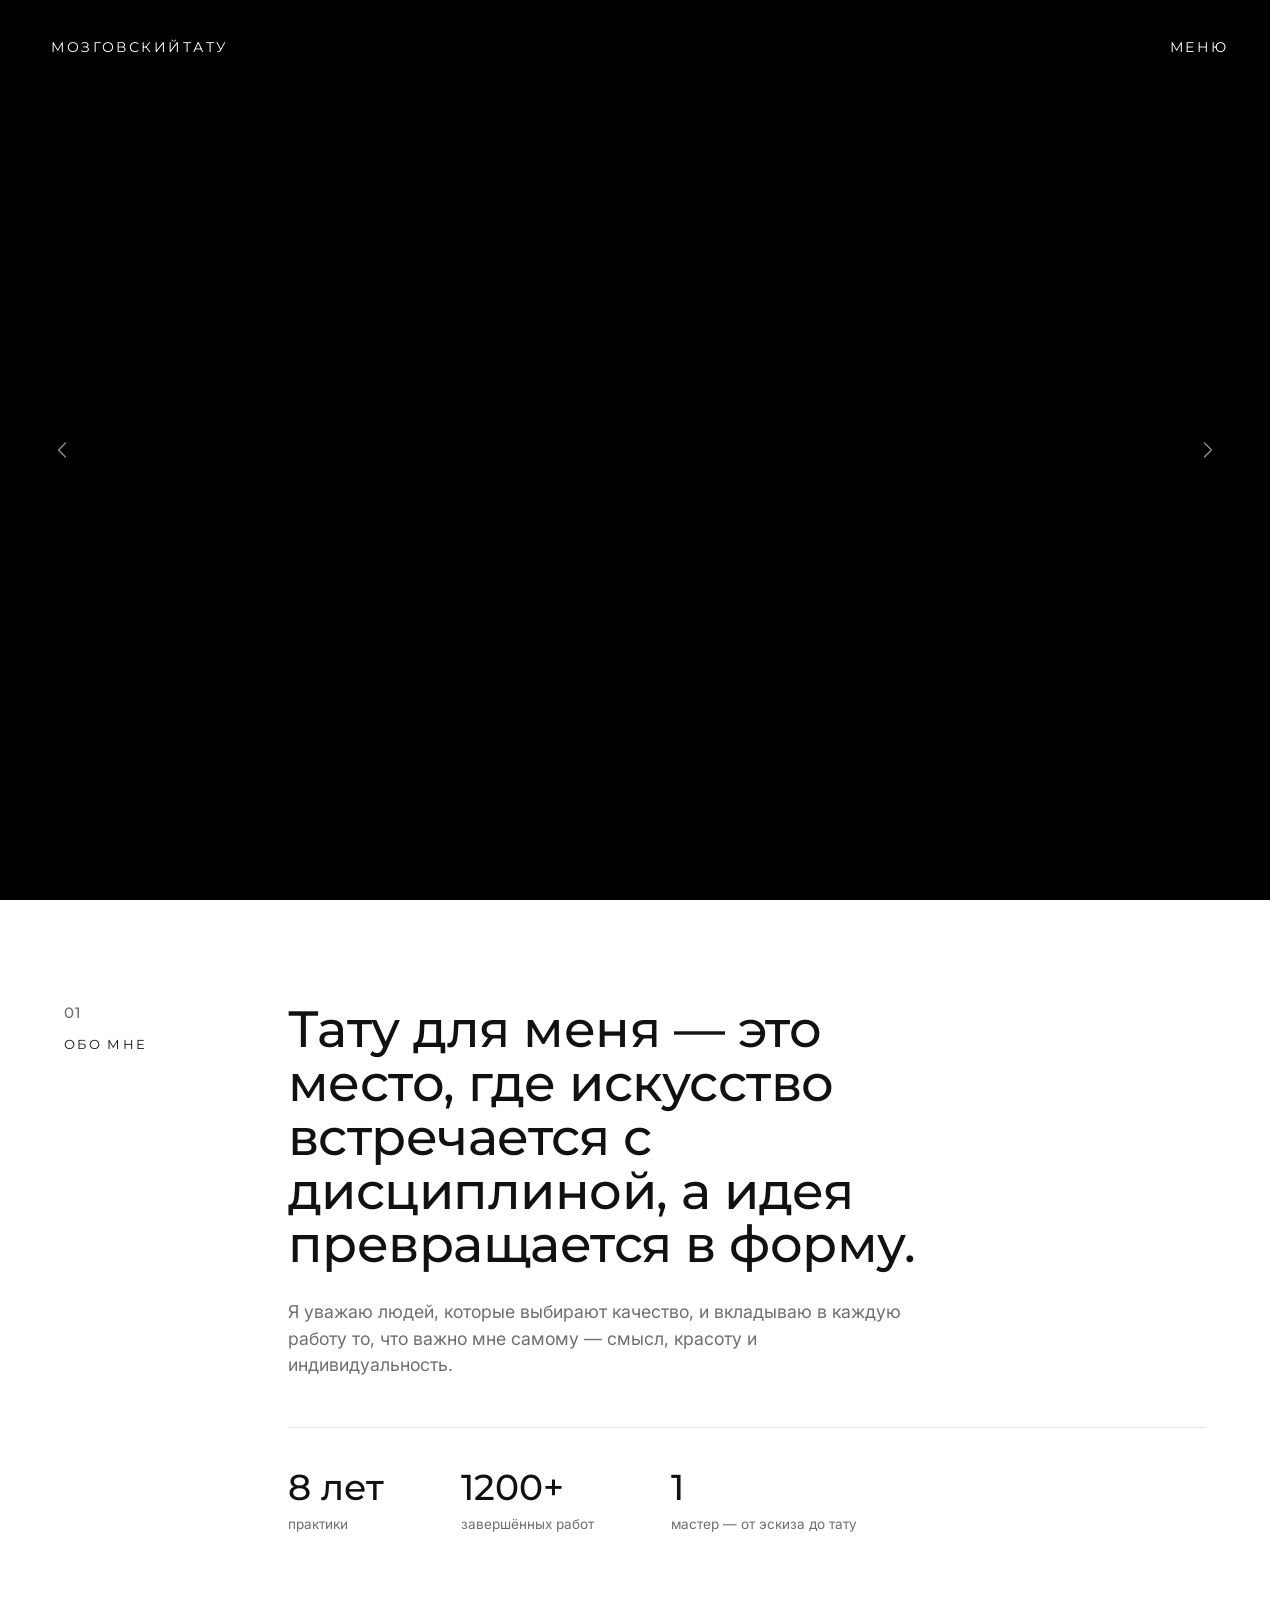
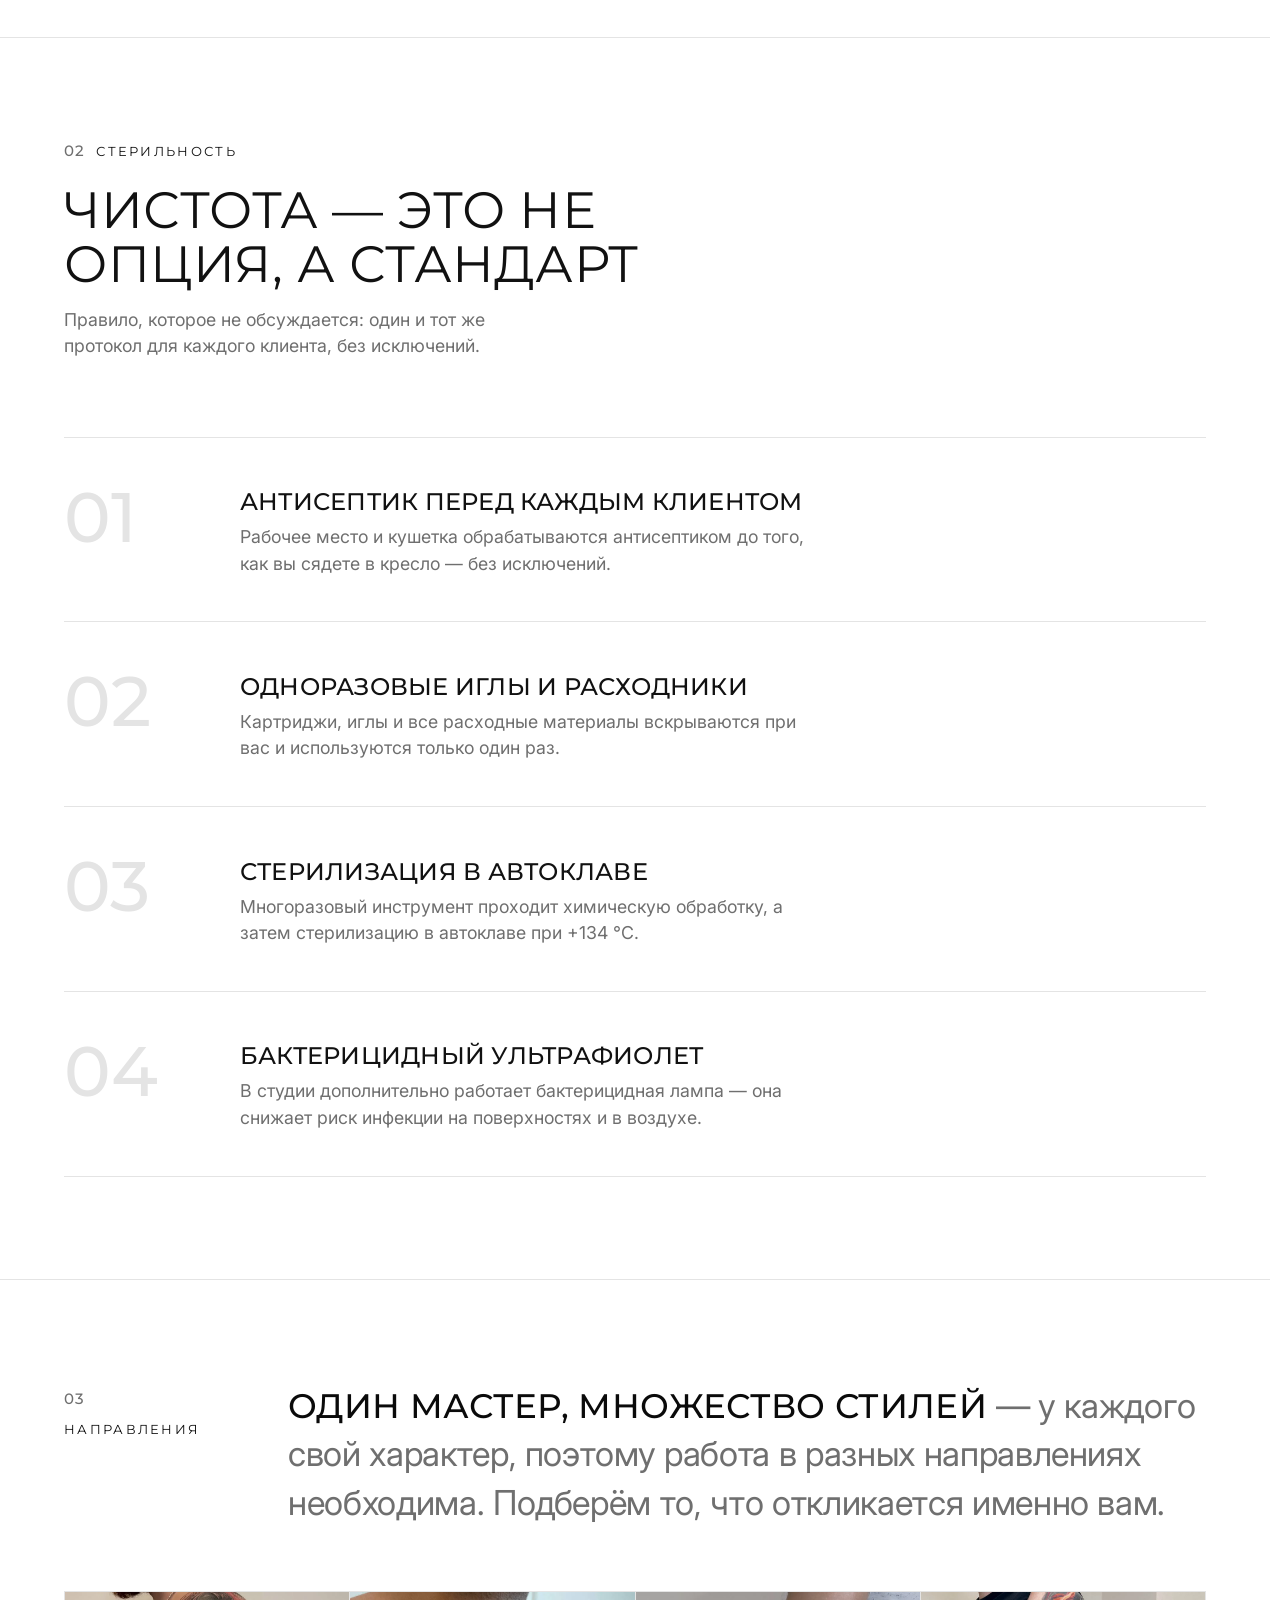
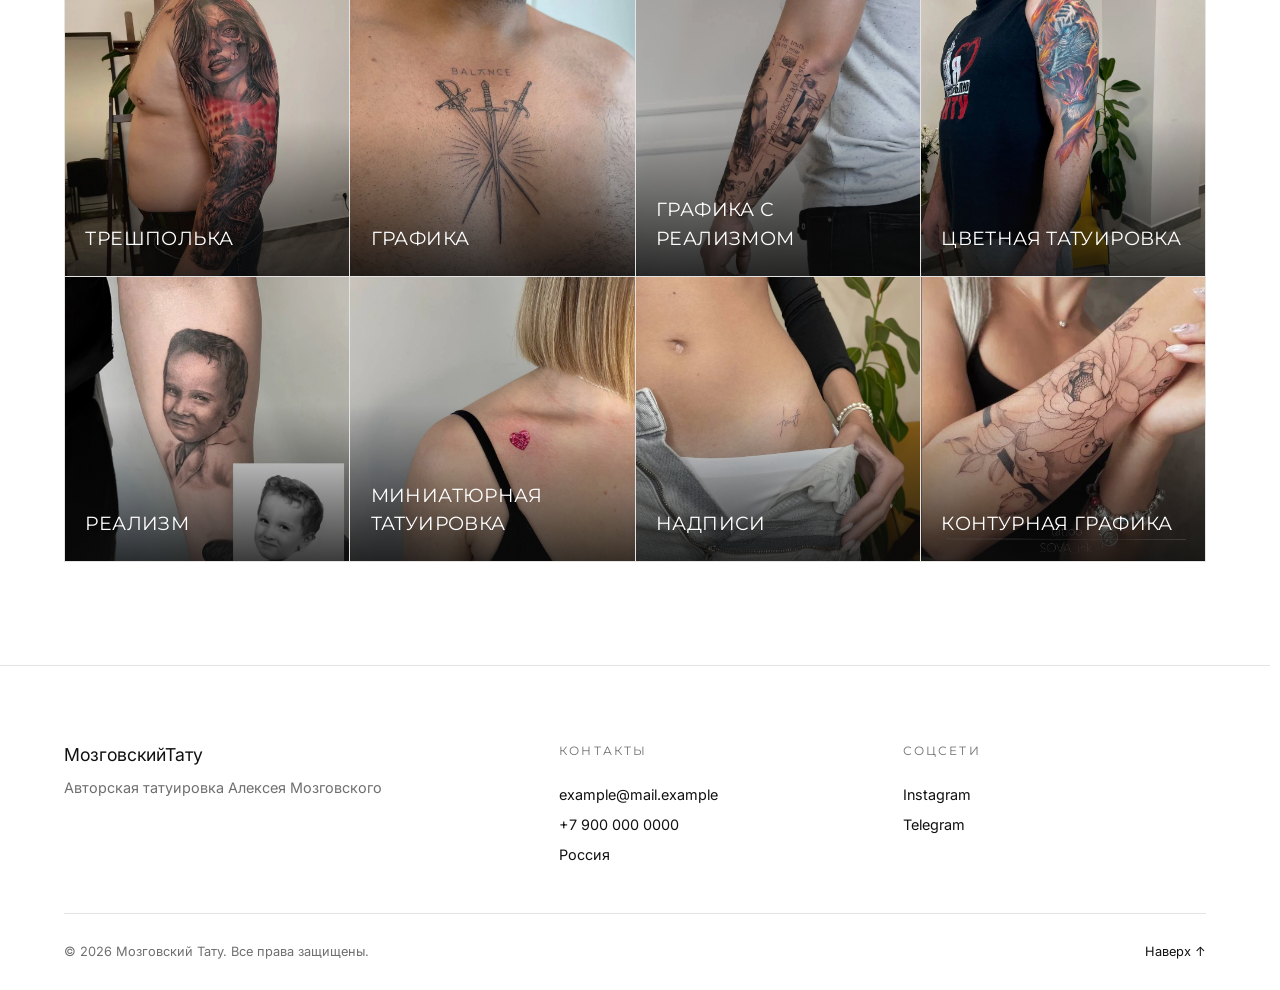
==== commit d792055c: "Замена JPG на WEBP" ====
--- a/index.html
+++ b/index.html
@@ -96,22 +96,22 @@
         <div class="hero__slide hero__slide--gallery" data-hero-slide>
           <div class="hero__gallery">
             <div class="hero__gallery-item hero__gallery-item--1">
-              <img src="assets/images/miniature10.jpg" alt="Работа студии 1">
+              <img src="assets/images/miniature10.webp" alt="Работа студии 1">
             </div>
             <div class="hero__gallery-item hero__gallery-item--2">
-              <img src="assets/images/graphreal8.jpg" alt="Работа студии 2">
+              <img src="assets/images/graphreal8.webp" alt="Работа студии 2">
             </div>
             <div class="hero__gallery-item hero__gallery-item--3">
-              <img src="assets/images/realism2.jpg" alt="Работа студии 3">
+              <img src="assets/images/realism2.webp" alt="Работа студии 3">
             </div>
             <div class="hero__gallery-item hero__gallery-item--4">
-              <img src="assets/images/realism7.jpg" alt="Работа студии 4">
+              <img src="assets/images/realism7.webp" alt="Работа студии 4">
             </div>
             <div class="hero__gallery-item hero__gallery-item--5">
-              <img src="assets/images/realism1.jpg" alt="Работа студии 5">
+              <img src="assets/images/realism1.webp" alt="Работа студии 5">
             </div>
             <div class="hero__gallery-item hero__gallery-item--6">
-              <img src="assets/images/graphreal2.jpg" alt="Работа студии 6">
+              <img src="assets/images/graphreal2.webp" alt="Работа студии 6">
             </div>
           </div>
         </div>
@@ -120,22 +120,22 @@
         <div class="hero__slide hero__slide--gallery" data-hero-slide>
           <div class="hero__gallery hero__gallery--v2">
             <div class="hero__gallery-item">
-              <img src="assets/images/contour1.jpg" alt="Работа студии 7">
-            </div>
-            <div class="hero__gallery-item">
-              <img src="assets/images/miniature7.jpg" alt="Работа студии 8">
-            </div>
-            <div class="hero__gallery-item">
-              <img src="assets/images/color7.jpg" alt="Работа студии 9">
-            </div>
-            <div class="hero__gallery-item">
-              <img src="assets/images/contour5.jpg" alt="Работа студии 10">
-            </div>
-            <div class="hero__gallery-item">
-              <img src="assets/images/style-trash-polka.jpg" alt="Работа студии 11">
-            </div>
-            <div class="hero__gallery-item">
-              <img src="assets/images/color2.jpg" alt="Работа студии 12">
+              <img src="assets/images/contour1.webp" alt="Работа студии 7">
+            </div>
+            <div class="hero__gallery-item">
+              <img src="assets/images/miniature7.webp" alt="Работа студии 8">
+            </div>
+            <div class="hero__gallery-item">
+              <img src="assets/images/color7.webp" alt="Работа студии 9">
+            </div>
+            <div class="hero__gallery-item">
+              <img src="assets/images/contour5.webp" alt="Работа студии 10">
+            </div>
+            <div class="hero__gallery-item">
+              <img src="assets/images/style-trash-polka.webp" alt="Работа студии 11">
+            </div>
+            <div class="hero__gallery-item">
+              <img src="assets/images/color2.webp" alt="Работа студии 12">
             </div>
           </div>
         </div>
@@ -144,19 +144,19 @@
         <div class="hero__slide hero__slide--gallery" data-hero-slide>
           <div class="hero__gallery hero__gallery--v3">
             <div class="hero__gallery-item hero__gallery-item--left1">
-              <img src="assets/images/graphreal1.jpg" alt="Работа студии 13">
+              <img src="assets/images/graphreal1.webp" alt="Работа студии 13">
             </div>
             <div class="hero__gallery-item hero__gallery-item--left2">
-              <img src="assets/images/contour7.jpg" alt="Работа студии 14">
+              <img src="assets/images/contour7.webp" alt="Работа студии 14">
             </div>
             <div class="hero__gallery-item hero__gallery-item--center">
-              <img src="assets/images/color5.jpg" alt="Работа студии 15">
+              <img src="assets/images/color5.webp" alt="Работа студии 15">
             </div>
             <div class="hero__gallery-item hero__gallery-item--right1">
-              <img src="assets/images/realism4.jpg" alt="Работа студии 16">
+              <img src="assets/images/realism4.webp" alt="Работа студии 16">
             </div>
             <div class="hero__gallery-item hero__gallery-item--right2">
-              <img src="assets/images/realism5.jpg" alt="Работа студии 17">
+              <img src="assets/images/realism5.webp" alt="Работа студии 17">
             </div>
           </div>
         </div>
@@ -269,42 +269,42 @@
         <!-- Сетка квадратных плиток: фото стиля + название поверх -->
         <div class="styles__grid">
           <a class="styles__tile" href="styles/trash-polka.html">
-            <img src="assets/images/style-trash-polka.jpg" alt="" class="styles__tile-img">
+            <img src="assets/images/style-trash-polka.webp" alt="" class="styles__tile-img">
             <span class="styles__tile-overlay" aria-hidden="true"></span>
             <span class="styles__tile-name">Трешполька</span>
           </a>
           <a class="styles__tile" href="styles/graphics.html">
-            <img src="assets/images/style-graphics.jpg" alt="" class="styles__tile-img">
+            <img src="assets/images/style-graphics.webp" alt="" class="styles__tile-img">
             <span class="styles__tile-overlay" aria-hidden="true"></span>
             <span class="styles__tile-name">Графика</span>
           </a>
           <a class="styles__tile" href="styles/graphic-realism.html">
-            <img src="assets/images/style-graphic-realism.jpg" alt="" class="styles__tile-img">
+            <img src="assets/images/style-graphic-realism.webp" alt="" class="styles__tile-img">
             <span class="styles__tile-overlay" aria-hidden="true"></span>
             <span class="styles__tile-name">Графика с реализмом</span>
           </a>
           <a class="styles__tile" href="styles/color.html">
-            <img src="assets/images/style-color.jpg" alt="" class="styles__tile-img">
+            <img src="assets/images/style-color.webp" alt="" class="styles__tile-img">
             <span class="styles__tile-overlay" aria-hidden="true"></span>
             <span class="styles__tile-name">Цветная Татуировка</span>
           </a>
           <a class="styles__tile" href="styles/realism.html">
-            <img src="assets/images/style-realism.jpg" alt="" class="styles__tile-img">
+            <img src="assets/images/style-realism.webp" alt="" class="styles__tile-img">
             <span class="styles__tile-overlay" aria-hidden="true"></span>
             <span class="styles__tile-name">Реализм</span>
           </a>
           <a class="styles__tile" href="styles/miniature.html">
-            <img src="assets/images/style-miniature.jpg" alt="" class="styles__tile-img">
+            <img src="assets/images/style-miniature.webp" alt="" class="styles__tile-img">
             <span class="styles__tile-overlay" aria-hidden="true"></span>
             <span class="styles__tile-name">Миниатюрная Татуировка</span>
           </a>
           <a class="styles__tile" href="styles/lettering.html">
-            <img src="assets/images/style-lettering.jpg" alt="" class="styles__tile-img">
+            <img src="assets/images/style-lettering.webp" alt="" class="styles__tile-img">
             <span class="styles__tile-overlay" aria-hidden="true"></span>
             <span class="styles__tile-name">Надписи</span>
           </a>
           <a class="styles__tile" href="styles/contour.html">
-            <img src="assets/images/style-contour.jpg" alt="" class="styles__tile-img">
+            <img src="assets/images/style-contour.webp" alt="" class="styles__tile-img">
             <span class="styles__tile-overlay" aria-hidden="true"></span>
             <span class="styles__tile-name">Контурная графика</span>
           </a>
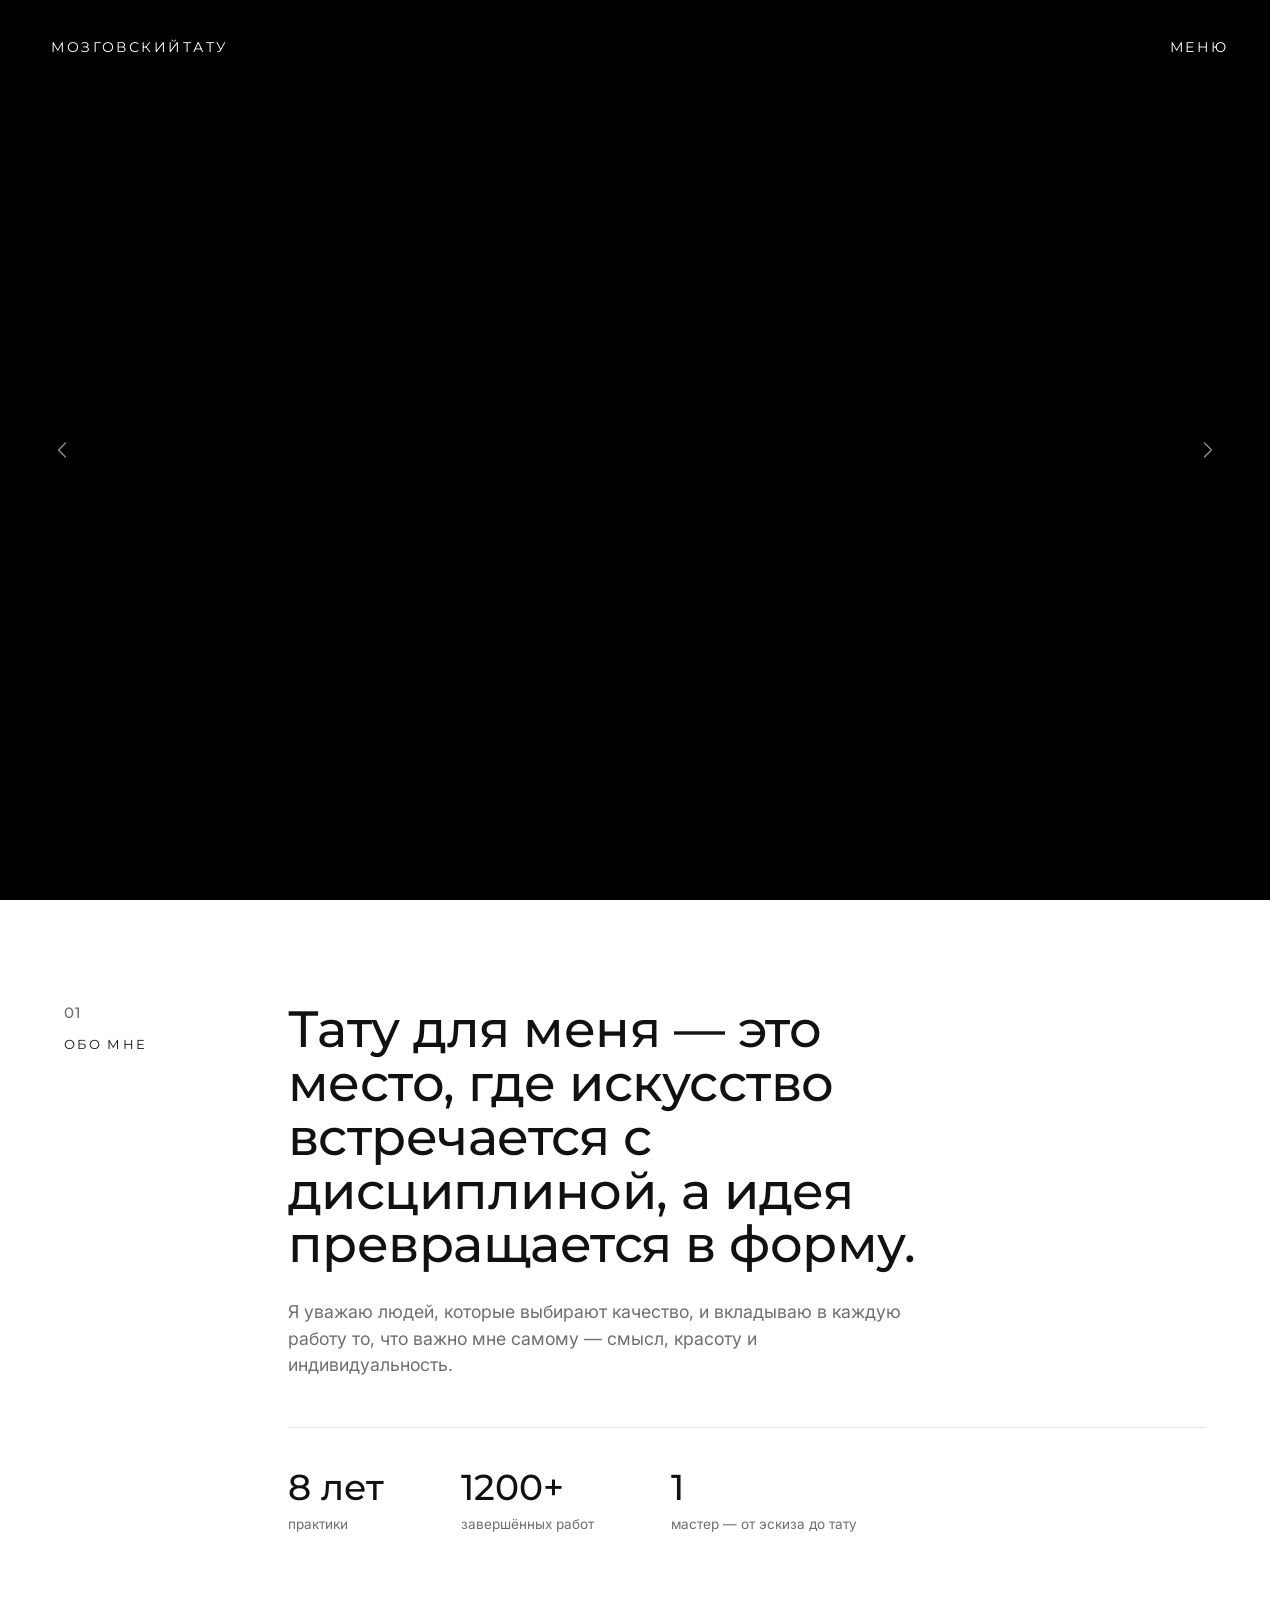
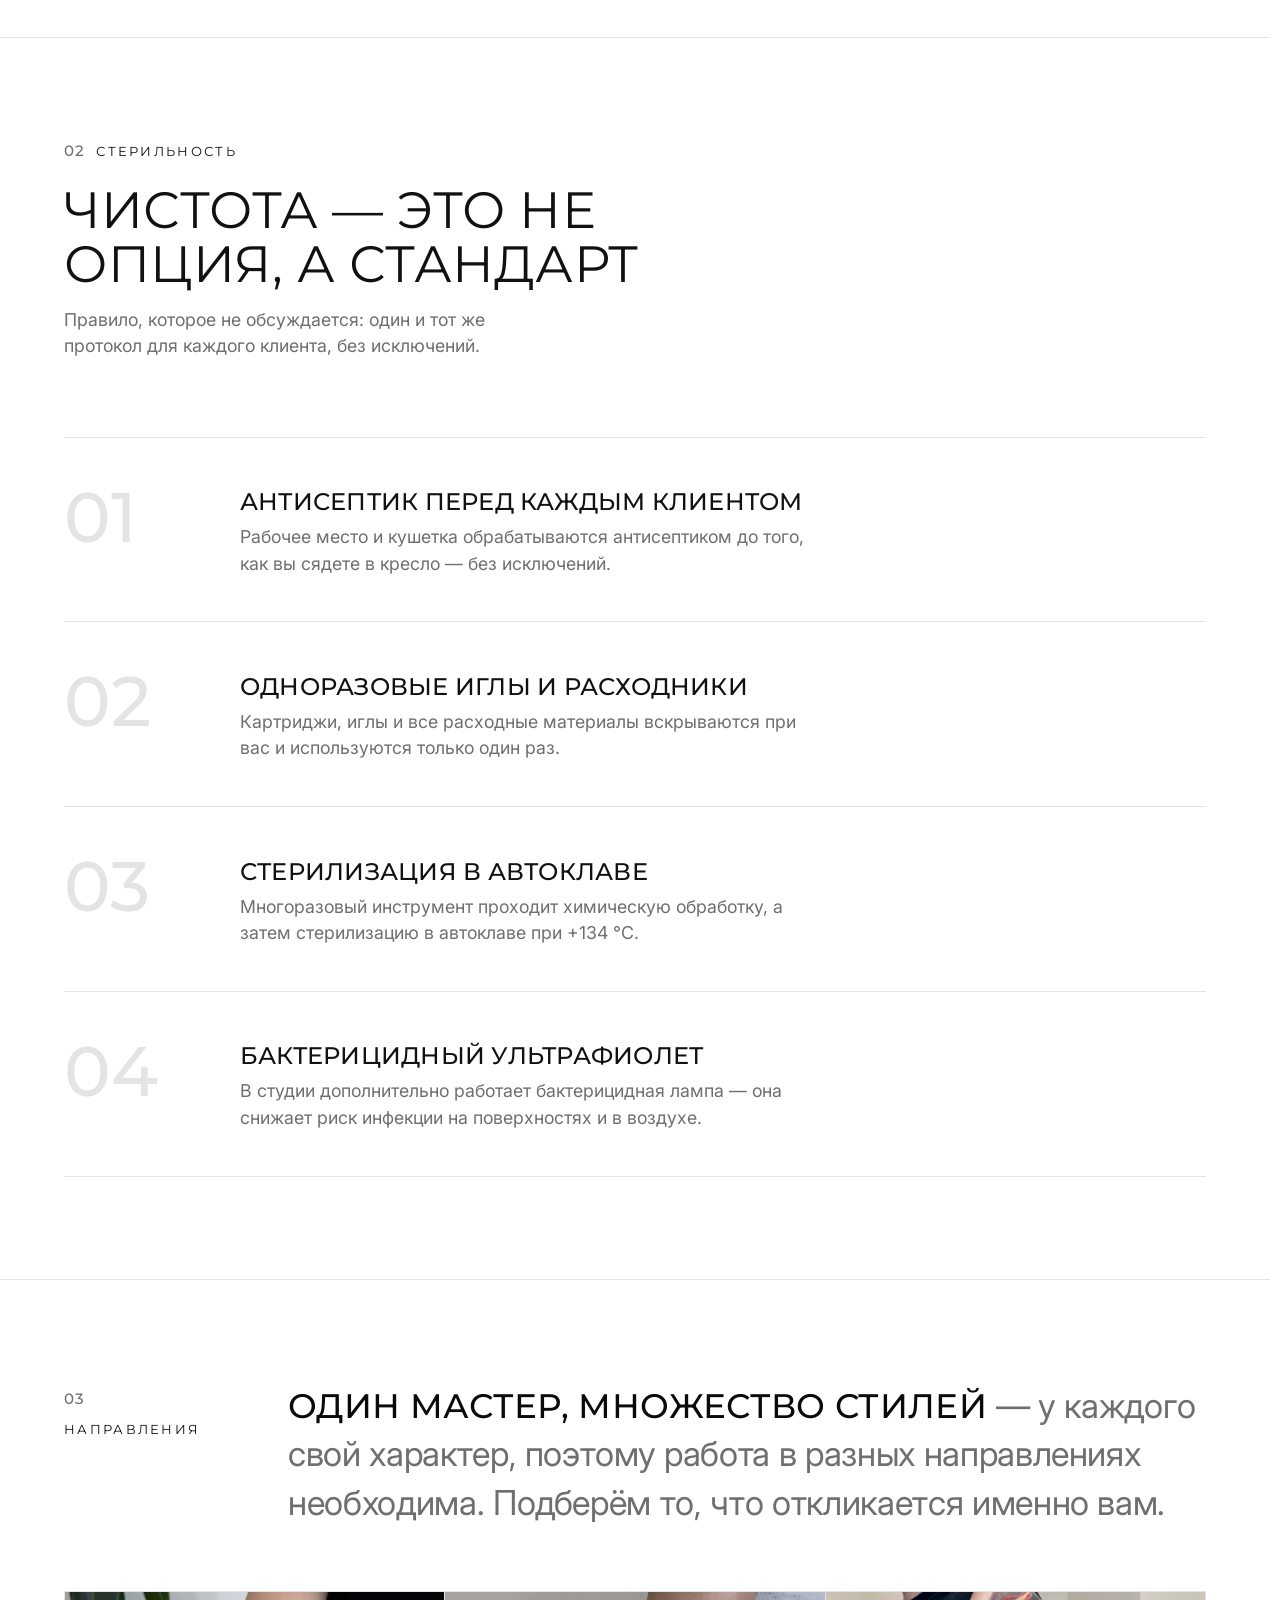
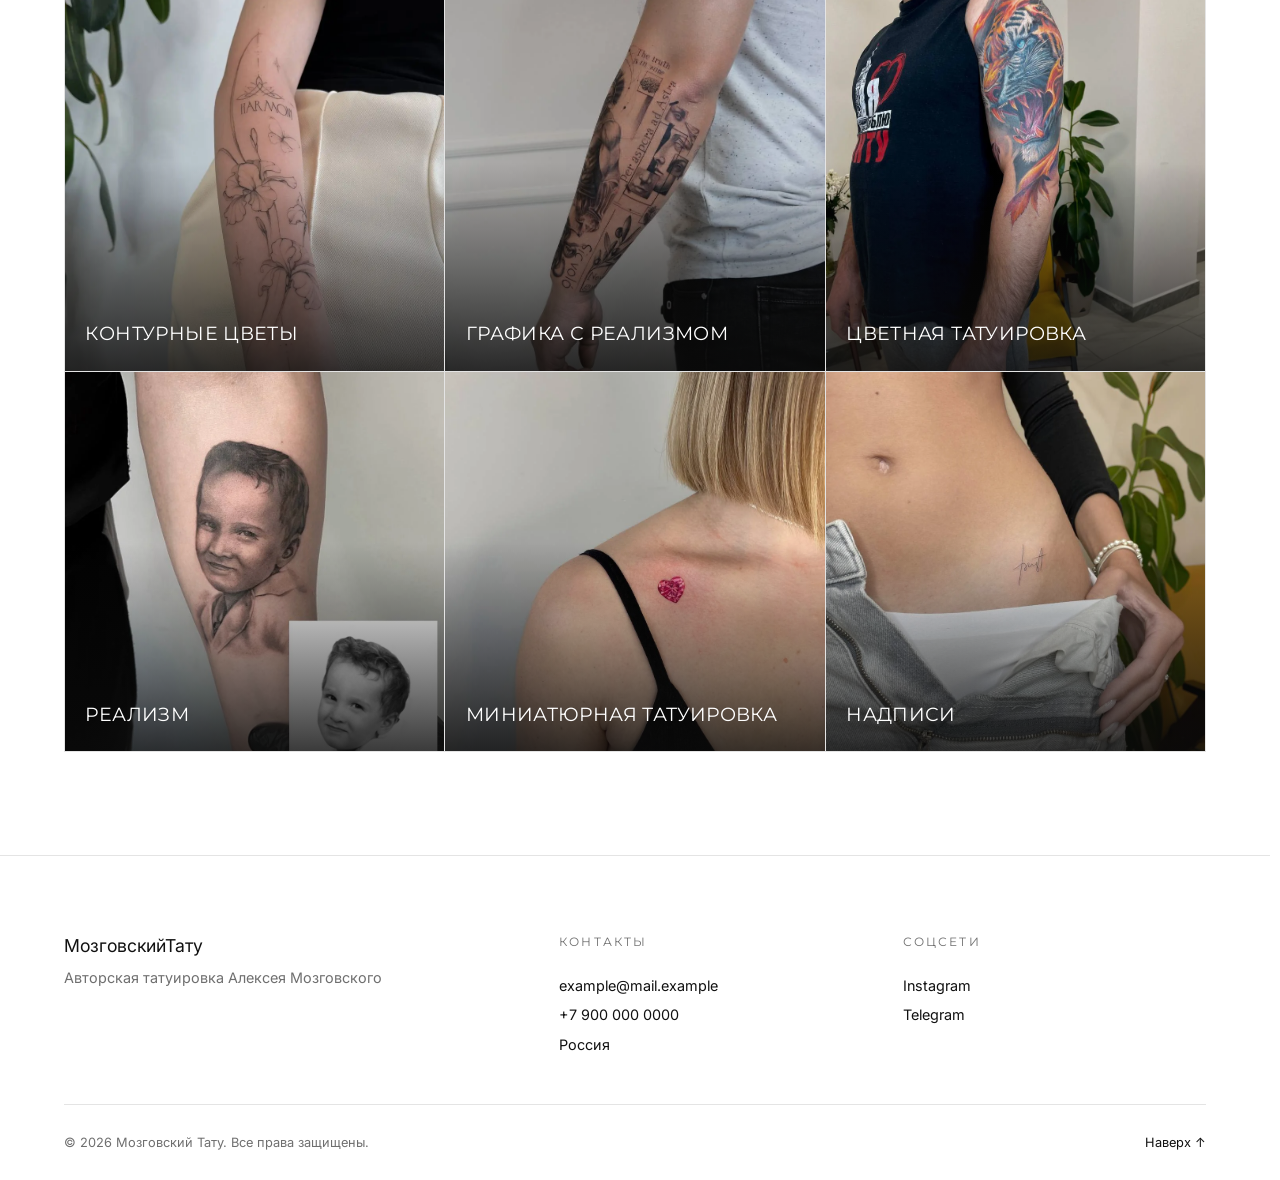
==== commit 450af4f0: "6 категорий" ====
--- a/index.html
+++ b/index.html
@@ -49,14 +49,12 @@
               Направления
             </button>
             <ul class="site-nav__sub" id="nav-styles" data-nav-styles>
-              <li><a href="styles/trash-polka.html" class="site-nav__sub-link" data-nav-link>Трешполька</a></li>
-              <li><a href="styles/graphics.html" class="site-nav__sub-link" data-nav-link>Графика</a></li>
+              <li><a href="styles/contour-flowers.html" class="site-nav__sub-link" data-nav-link>Контурные цветы</a></li>
               <li><a href="styles/graphic-realism.html" class="site-nav__sub-link" data-nav-link>Графика с реализмом</a></li>
               <li><a href="styles/color.html" class="site-nav__sub-link" data-nav-link>Цветная Татуировка</a></li>
               <li><a href="styles/realism.html" class="site-nav__sub-link" data-nav-link>Реализм</a></li>
               <li><a href="styles/miniature.html" class="site-nav__sub-link" data-nav-link>Миниатюрная Татуировка</a></li>
               <li><a href="styles/lettering.html" class="site-nav__sub-link" data-nav-link>Надписи</a></li>
-              <li><a href="styles/contour.html" class="site-nav__sub-link" data-nav-link>Контурная графика</a></li>
             </ul>
           </div>
         </li>
@@ -132,7 +130,7 @@
               <img src="assets/images/contour5.webp" alt="Работа студии 10">
             </div>
             <div class="hero__gallery-item">
-              <img src="assets/images/style-trash-polka.webp" alt="Работа студии 11">
+              <img src="assets/images/realism10.webp" alt="Работа студии 11">
             </div>
             <div class="hero__gallery-item">
               <img src="assets/images/color2.webp" alt="Работа студии 12">
@@ -150,7 +148,7 @@
               <img src="assets/images/contour7.webp" alt="Работа студии 14">
             </div>
             <div class="hero__gallery-item hero__gallery-item--center">
-              <img src="assets/images/color5.webp" alt="Работа студии 15">
+              <img src="assets/images/color8.webp" alt="Работа студии 15">
             </div>
             <div class="hero__gallery-item hero__gallery-item--right1">
               <img src="assets/images/realism4.webp" alt="Работа студии 16">
@@ -268,15 +266,10 @@
 
         <!-- Сетка квадратных плиток: фото стиля + название поверх -->
         <div class="styles__grid">
-          <a class="styles__tile" href="styles/trash-polka.html">
-            <img src="assets/images/style-trash-polka.webp" alt="" class="styles__tile-img">
-            <span class="styles__tile-overlay" aria-hidden="true"></span>
-            <span class="styles__tile-name">Трешполька</span>
-          </a>
-          <a class="styles__tile" href="styles/graphics.html">
-            <img src="assets/images/style-graphics.webp" alt="" class="styles__tile-img">
-            <span class="styles__tile-overlay" aria-hidden="true"></span>
-            <span class="styles__tile-name">Графика</span>
+          <a class="styles__tile" href="styles/contour-flowers.html">
+            <img src="assets/images/contour1.webp" alt="" class="styles__tile-img">
+            <span class="styles__tile-overlay" aria-hidden="true"></span>
+            <span class="styles__tile-name">Контурные цветы</span>
           </a>
           <a class="styles__tile" href="styles/graphic-realism.html">
             <img src="assets/images/style-graphic-realism.webp" alt="" class="styles__tile-img">
@@ -302,11 +295,6 @@
             <img src="assets/images/style-lettering.webp" alt="" class="styles__tile-img">
             <span class="styles__tile-overlay" aria-hidden="true"></span>
             <span class="styles__tile-name">Надписи</span>
-          </a>
-          <a class="styles__tile" href="styles/contour.html">
-            <img src="assets/images/style-contour.webp" alt="" class="styles__tile-img">
-            <span class="styles__tile-overlay" aria-hidden="true"></span>
-            <span class="styles__tile-name">Контурная графика</span>
           </a>
         </div>
       </div>
--- a/style.css
+++ b/style.css
@@ -814,10 +814,11 @@
   color: var(--color-ink);
 }
 
-/* Сетка квадратных плиток: фото направления + название поверх */
+/* Сетка квадратных плиток: фото направления + название поверх.
+   6 направлений — ровно 3 колонки × 2 ряда, без хвостов и пустот. */
 .styles__grid {
   display: grid;
-  grid-template-columns: repeat(4, 1fr);
+  grid-template-columns: repeat(3, 1fr);
   gap: 1px;
   background-color: var(--color-line);
   border: 1px solid var(--color-line);
@@ -1158,4 +1159,4 @@
     align-items: flex-start;
     gap: 0.75rem;
   }
-}
+}
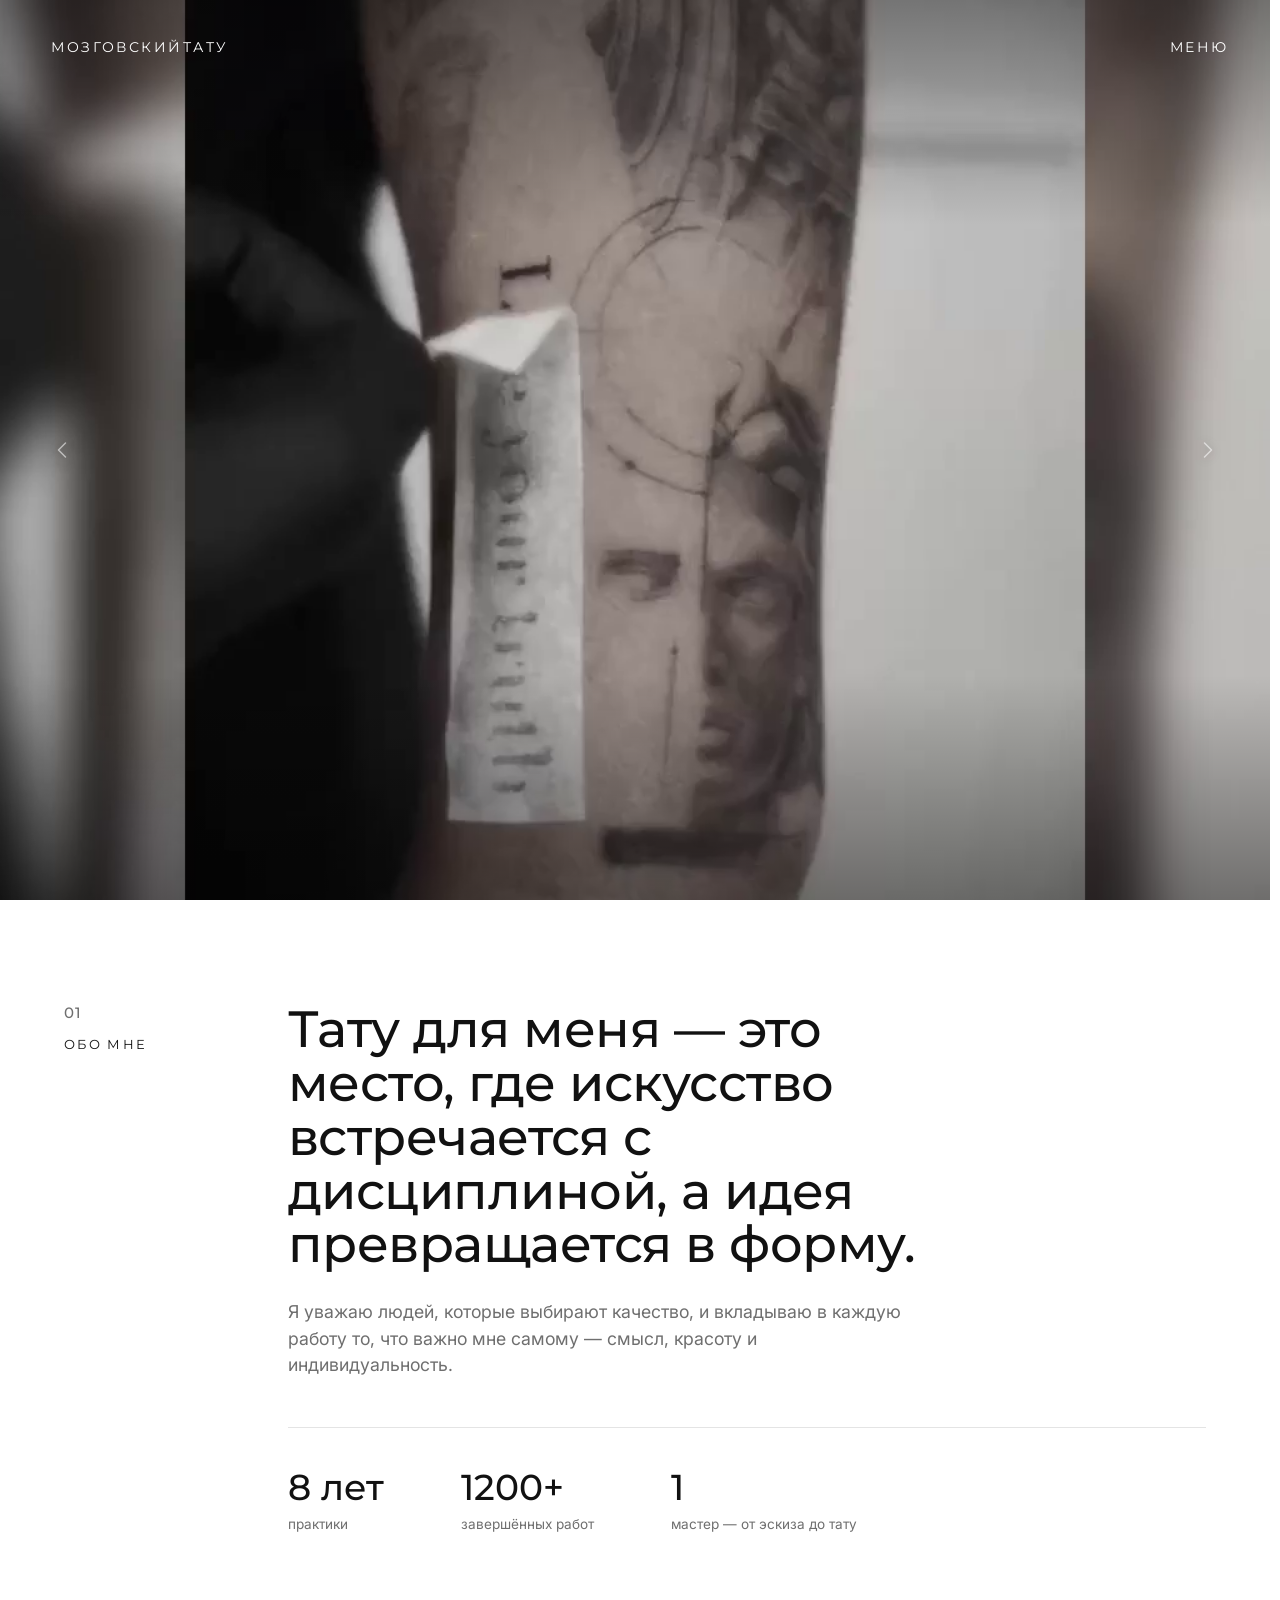
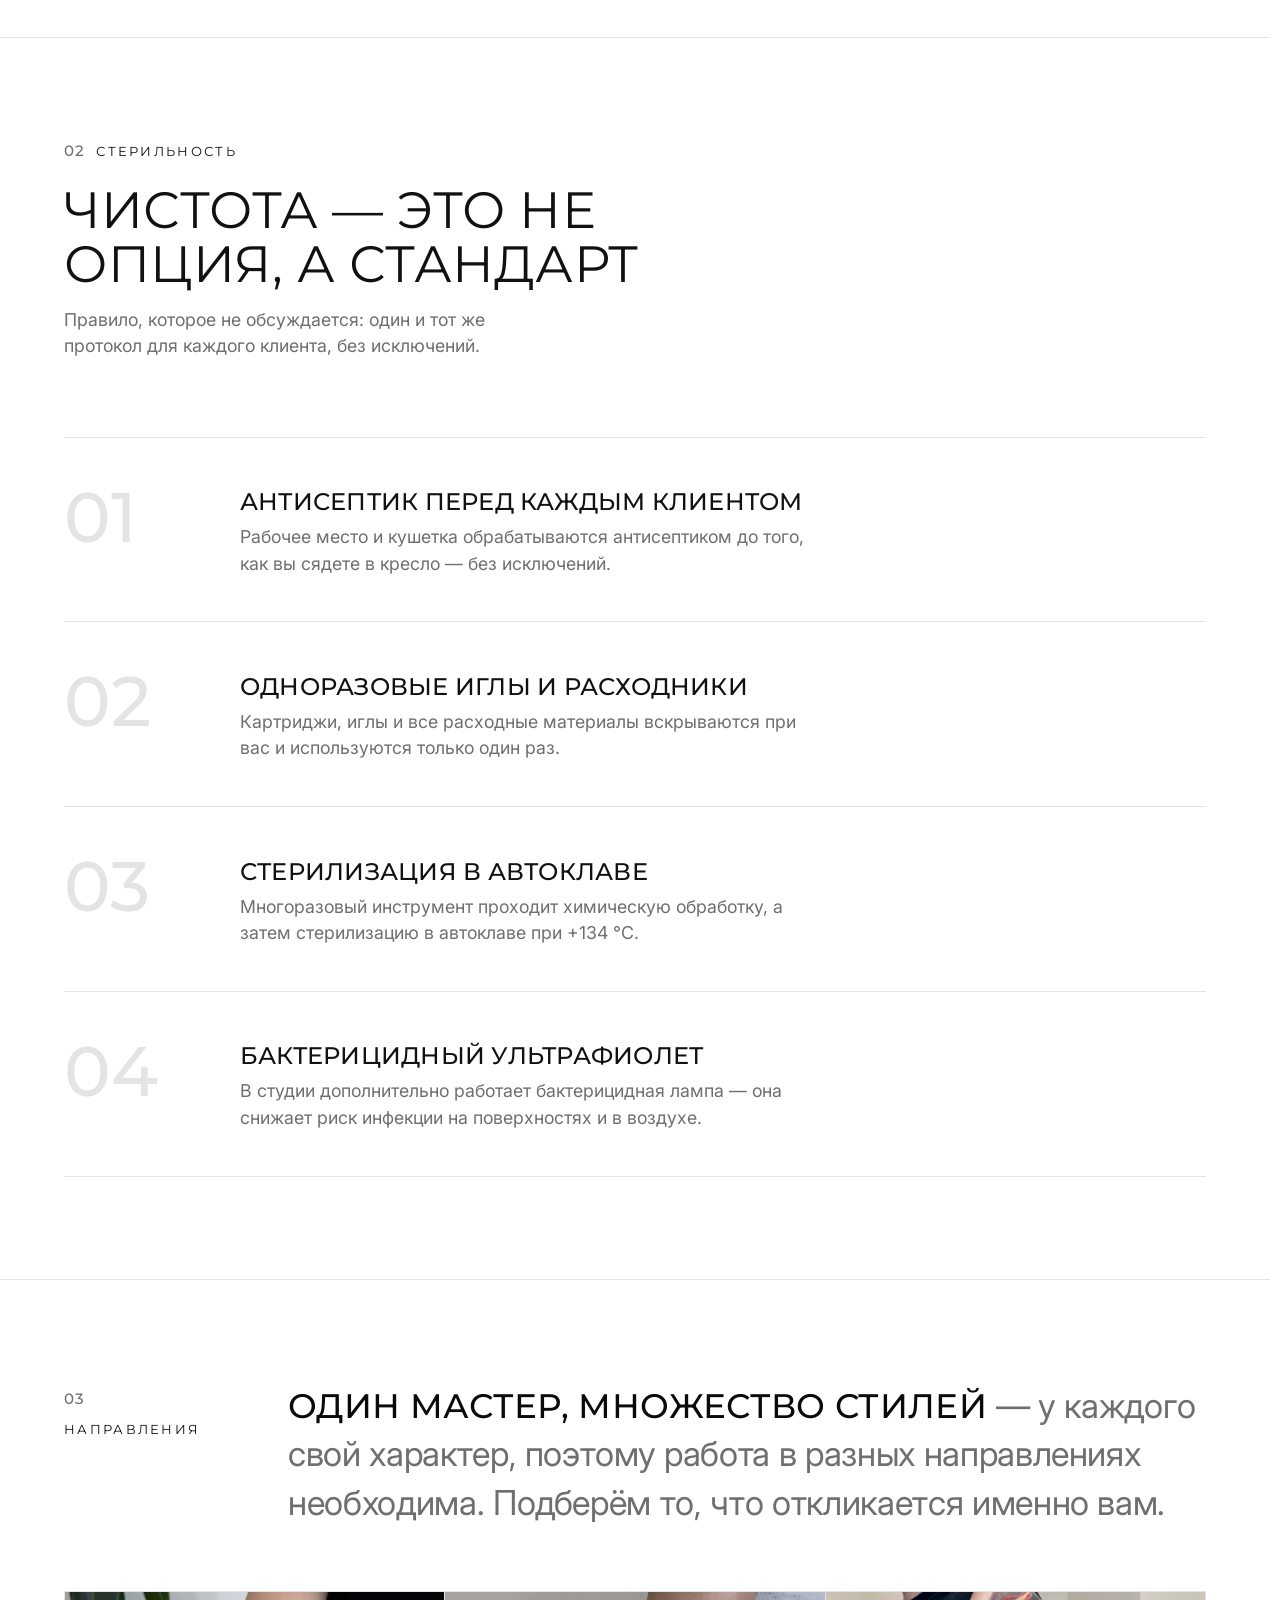
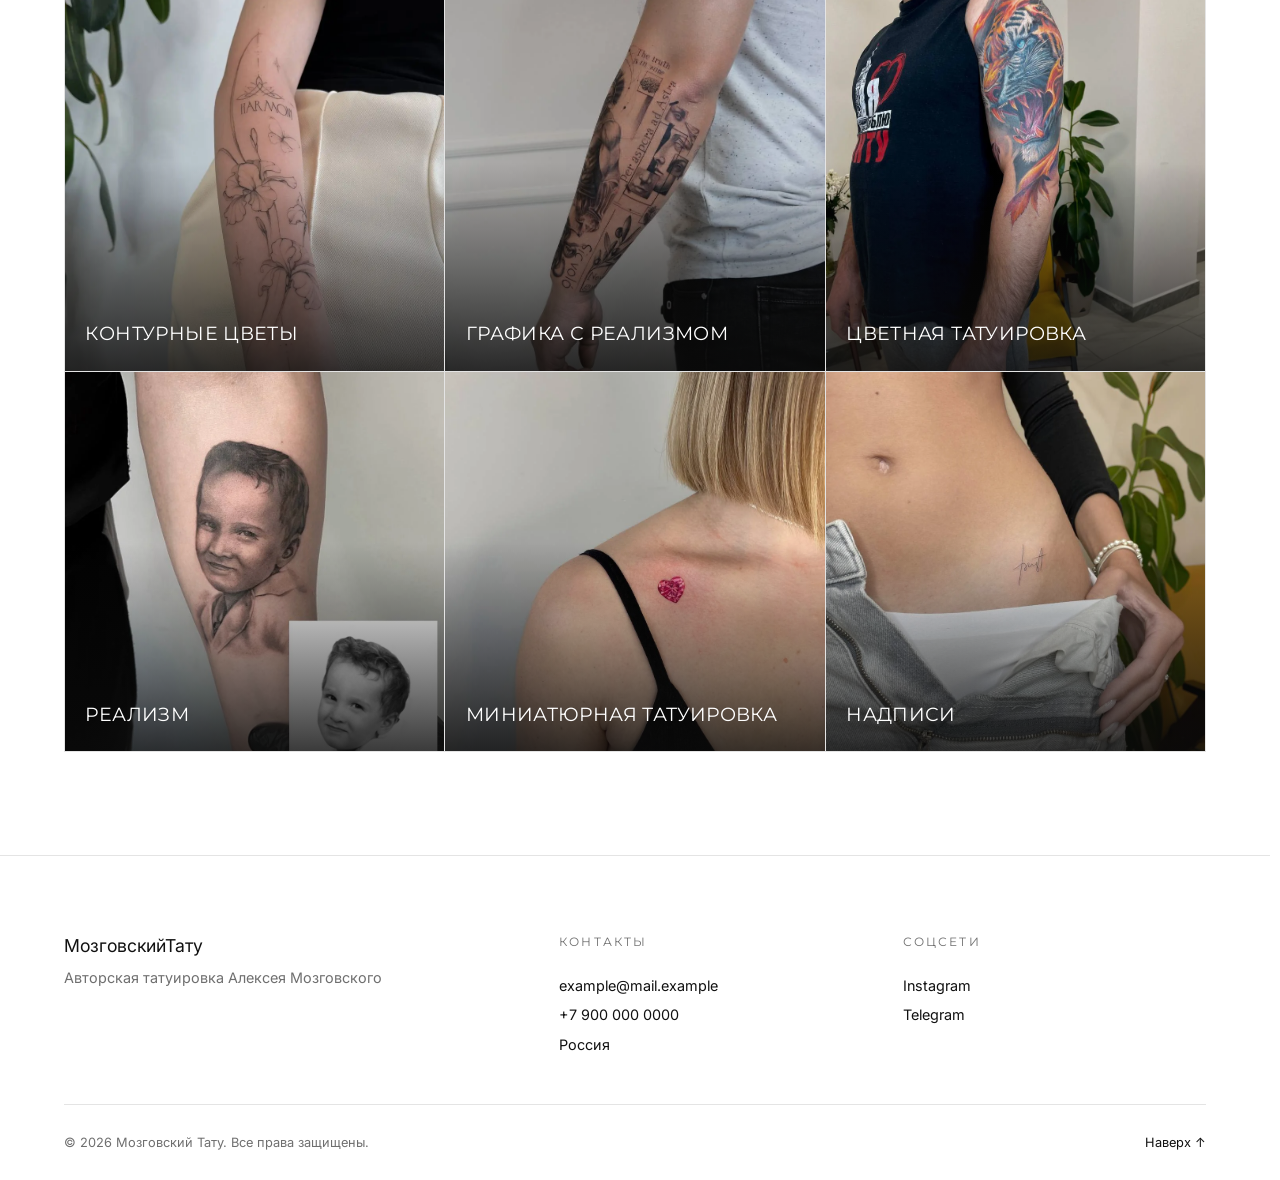
==== commit 1736fbe7: "Видео сжато и добавлен постер" ====
--- a/index.html
+++ b/index.html
@@ -84,9 +84,9 @@
             muted
             loop
             playsinline
-            poster="https://placehold.co/1920x1080/0a0a0a/ffffff?text=Video"
+            poster="/assets/images/poster.png"
           >
-            <source src="assets/video/site.mp4" type="video/mp4">
+            <source src="assets/video/herovid.mp4" type="video/mp4">
           </video>
         </div>
 
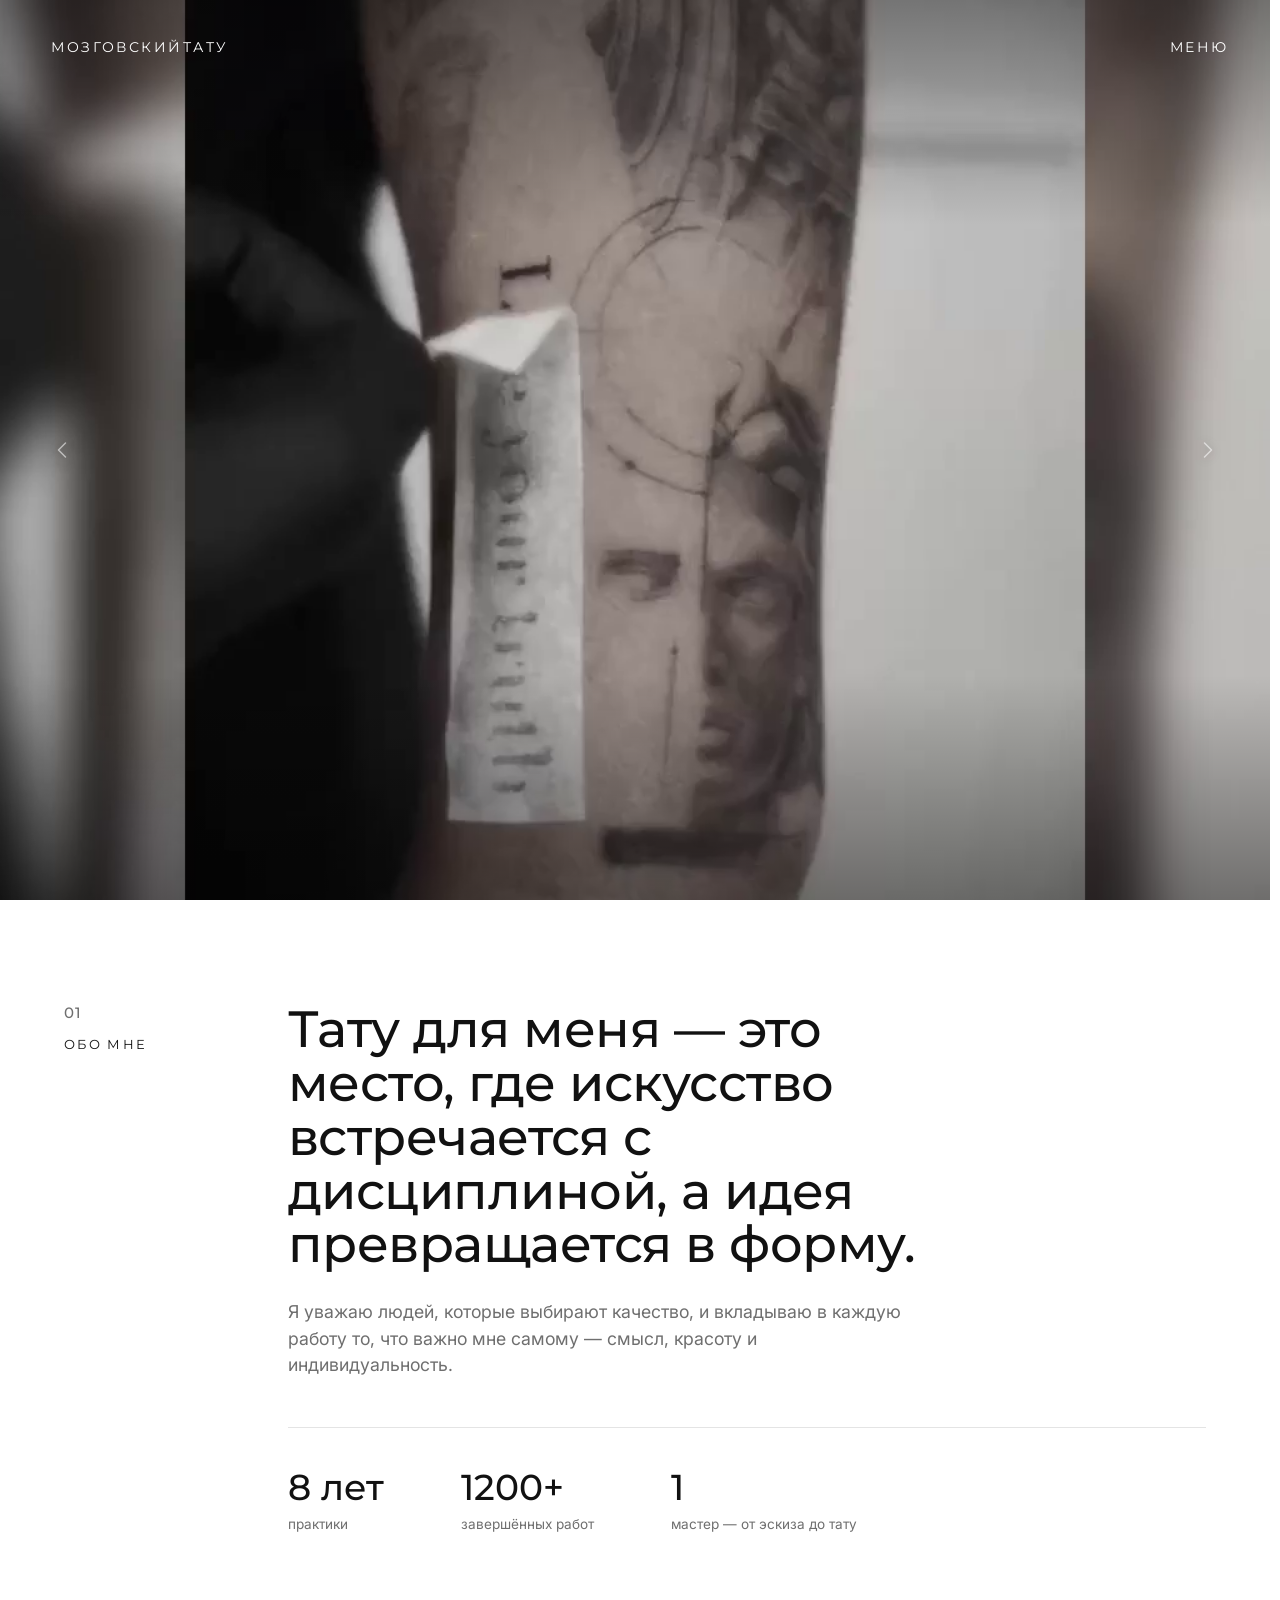
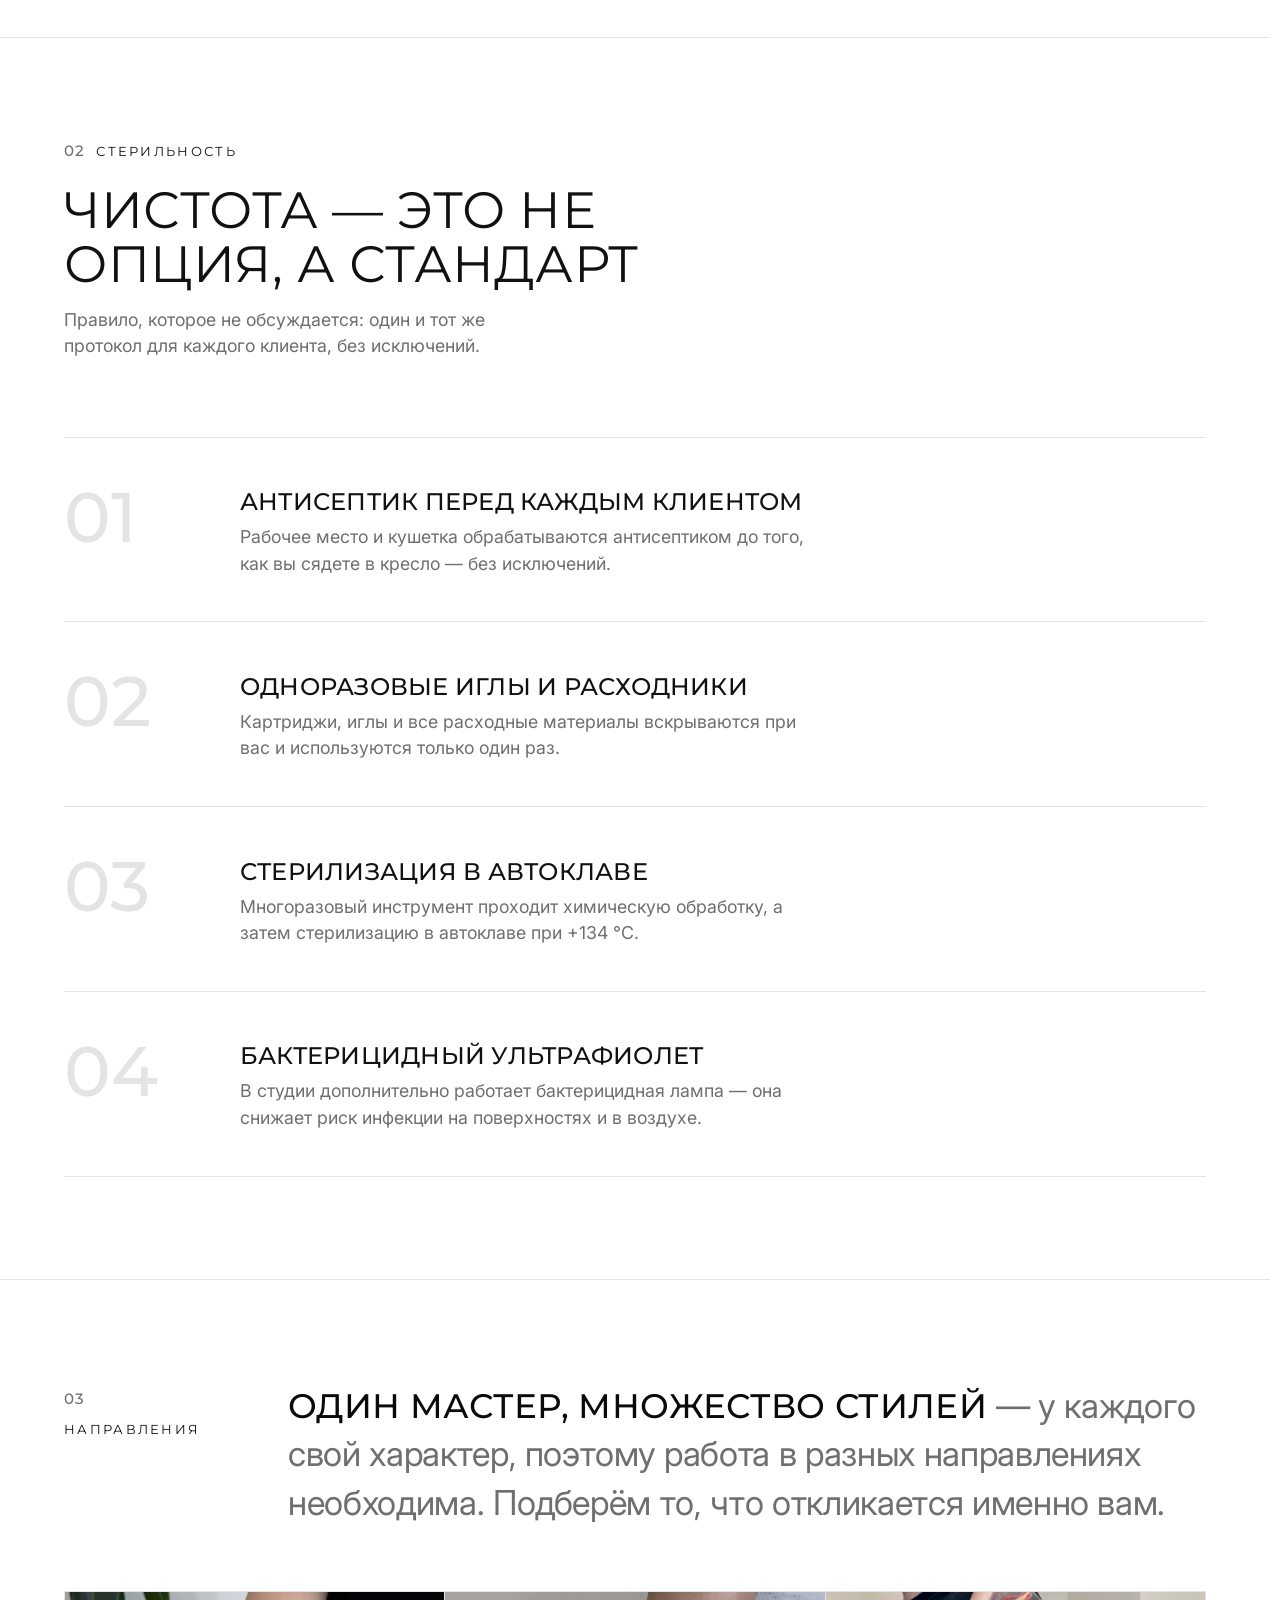
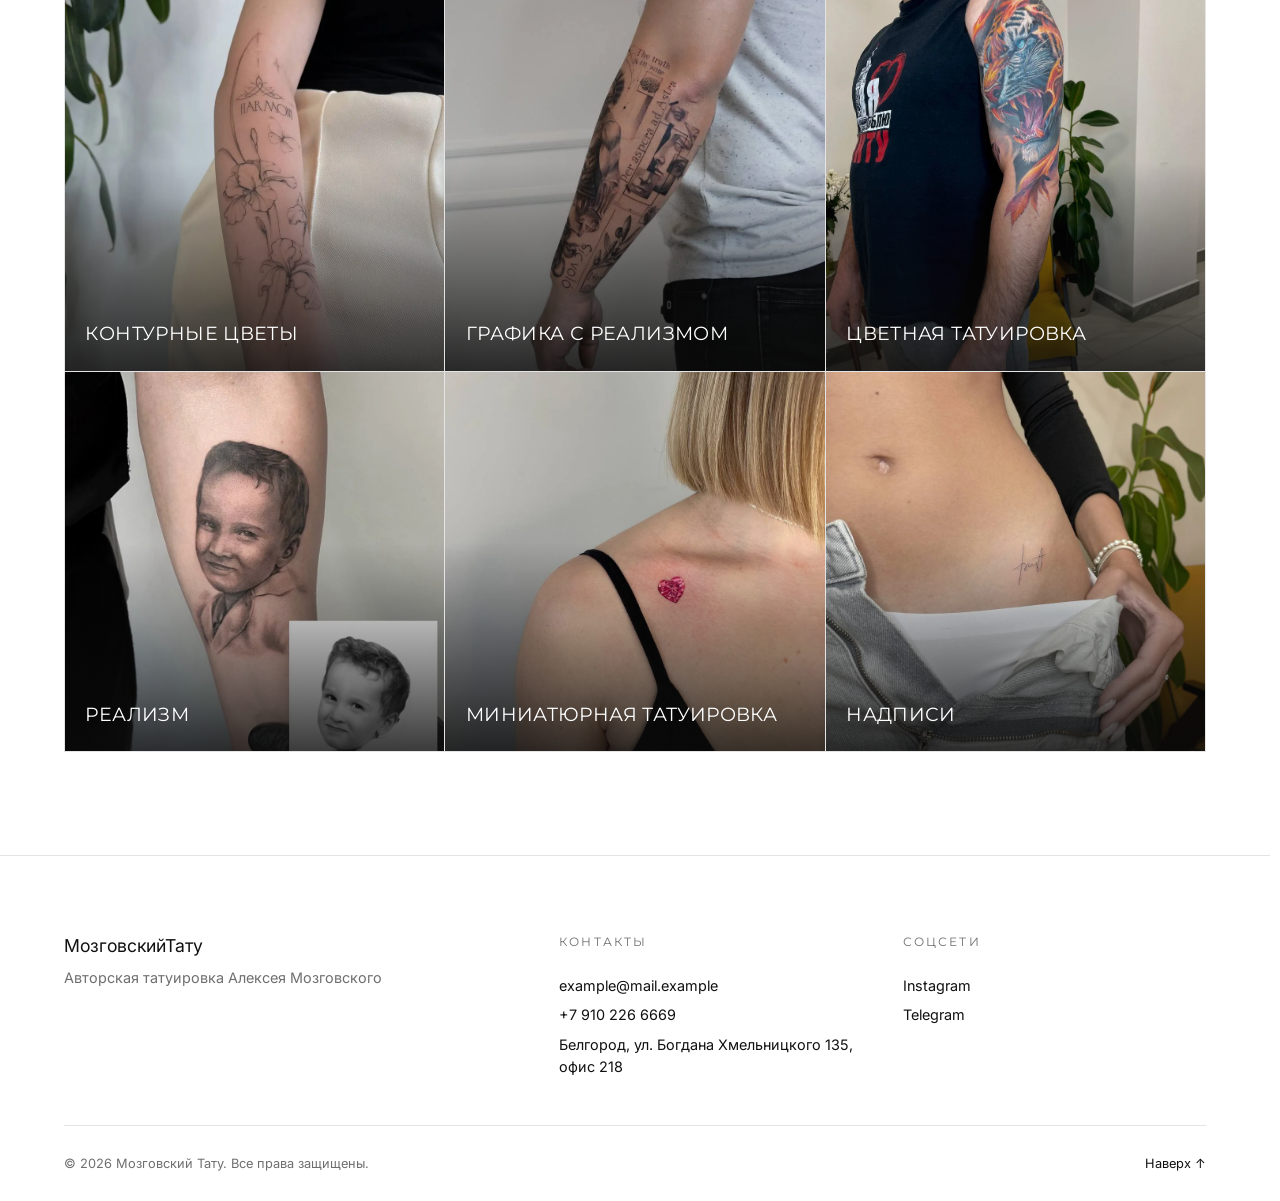
==== commit e5272874: "адрес + номер телефона" ====
--- a/index.html
+++ b/index.html
@@ -64,7 +64,7 @@
       </ol>
 
       <div class="site-nav__meta">
-        <p>Helsinki, Suomi</p>
+        <p>Белгород, ул. Богдана Хмельницкого 135, офис 218</p>
         <p><a href="mailto:hello@morozov-tattoo.example">hello@morozov-tattoo.example</a></p>
       </div>
     </div>
@@ -313,8 +313,8 @@
       <div class="site-footer__col">
         <p class="site-footer__heading">Контакты</p>
         <a href="mailto:example@mail.example">example@mail.example</a>
-        <a href="tel:+79000000000">+7 900 000 0000</a>
-        <p>Россия</p>
+        <a href="tel:+79102266669">+7 910 226 6669</a>
+        <p>Белгород, ул. Богдана Хмельницкого 135, офис 218</p>
       </div>
 
       <div class="site-footer__col">
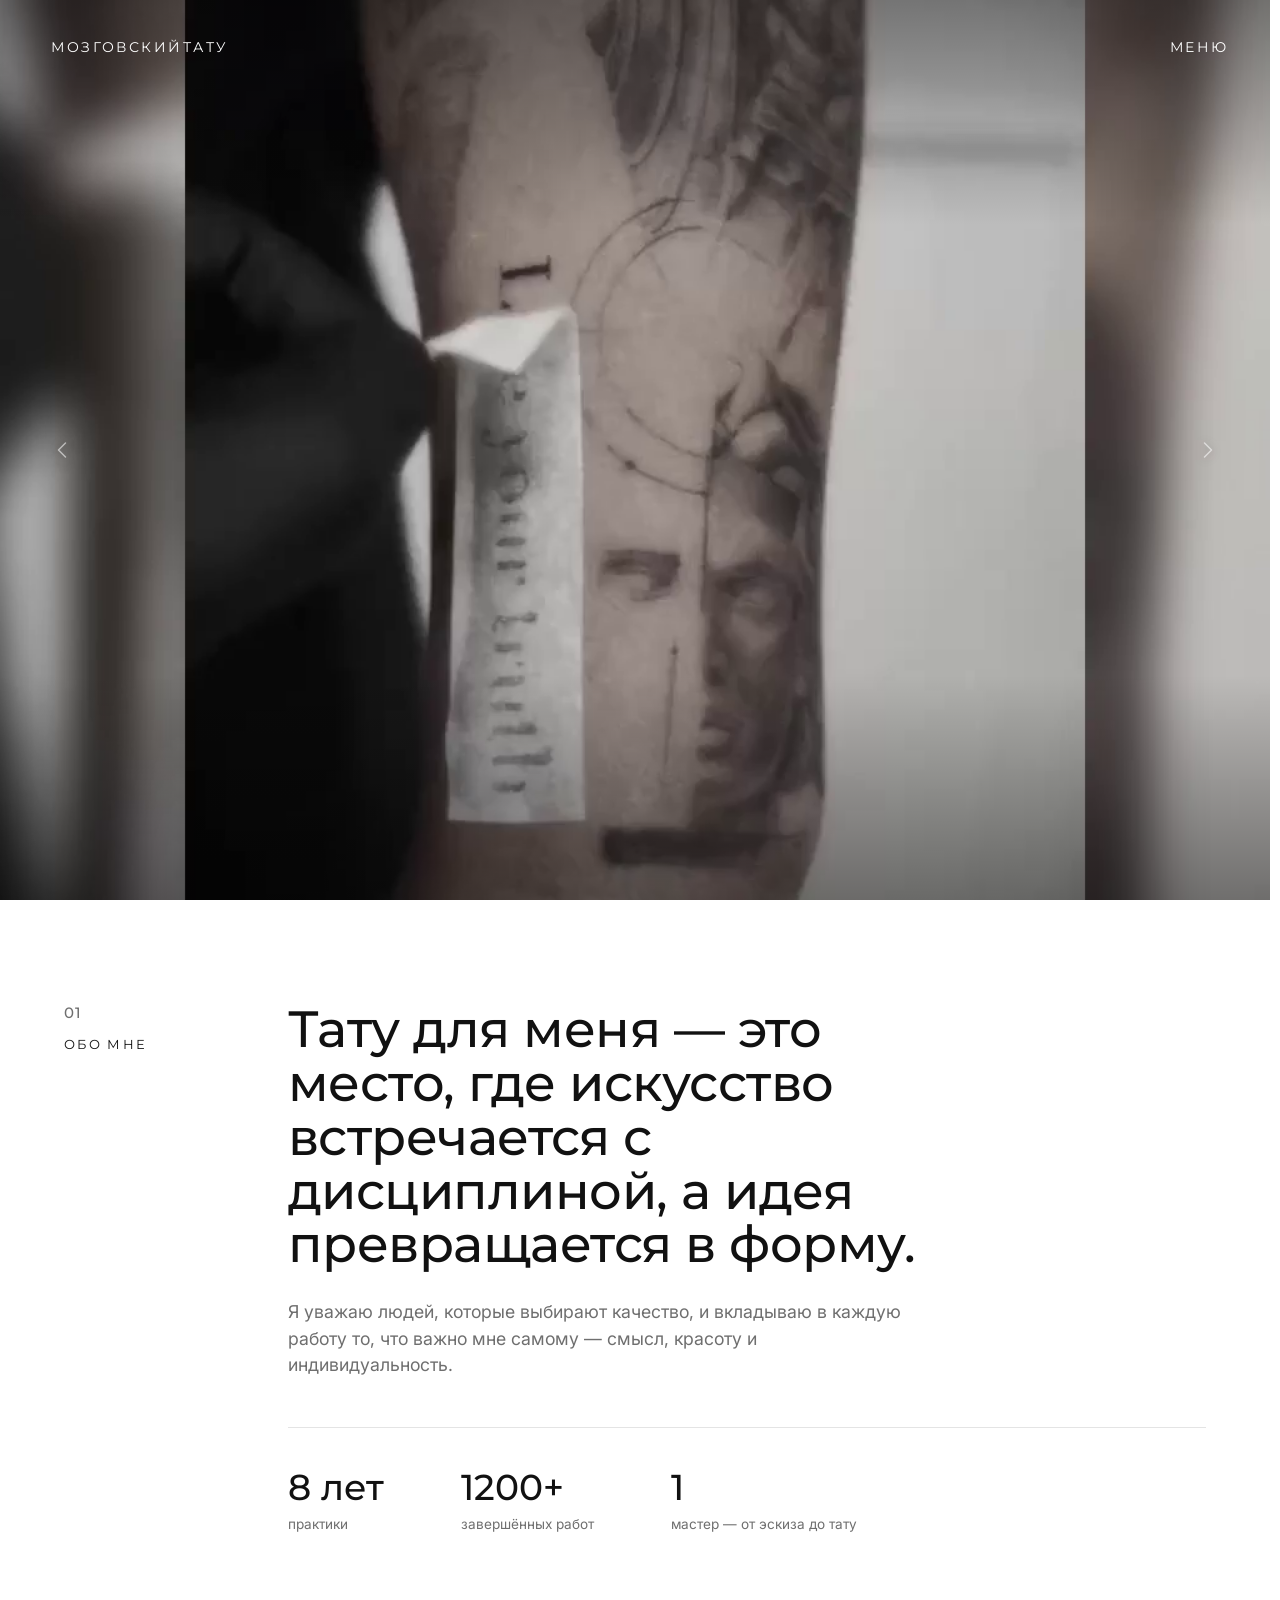
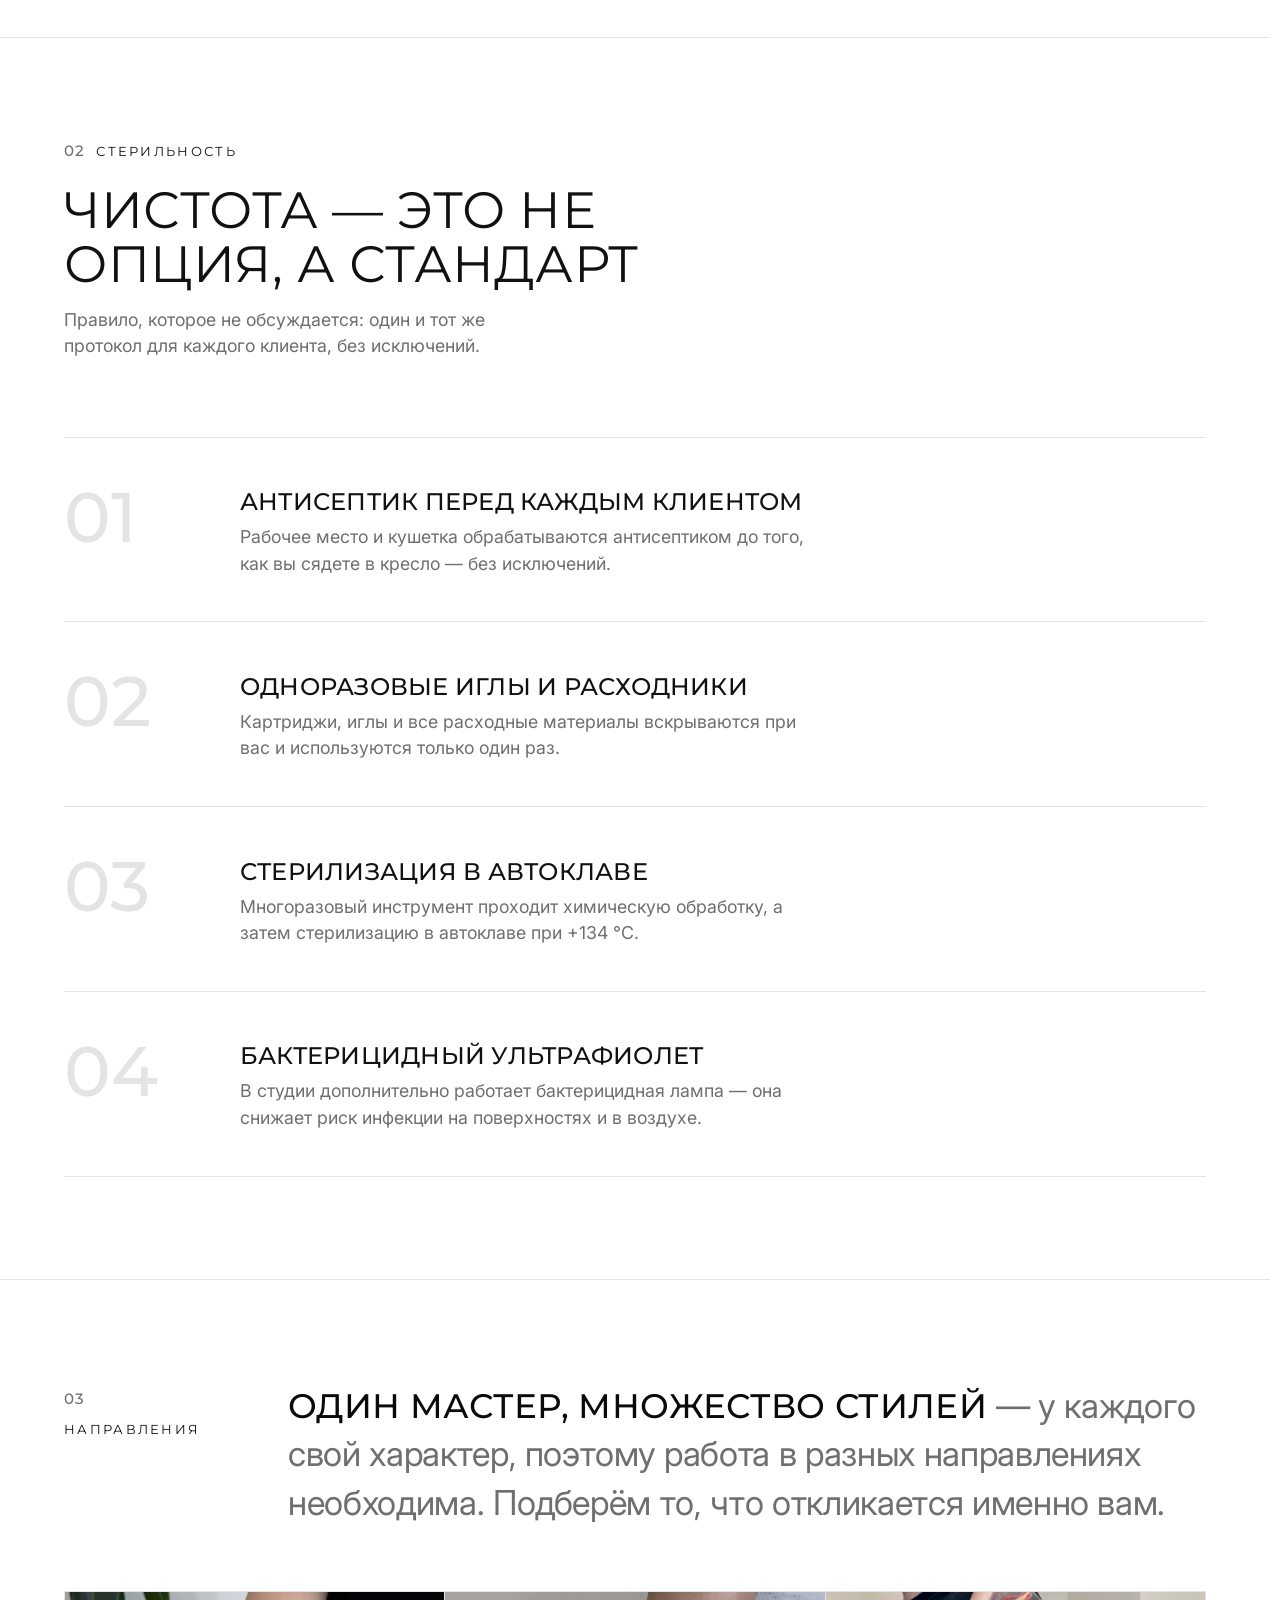
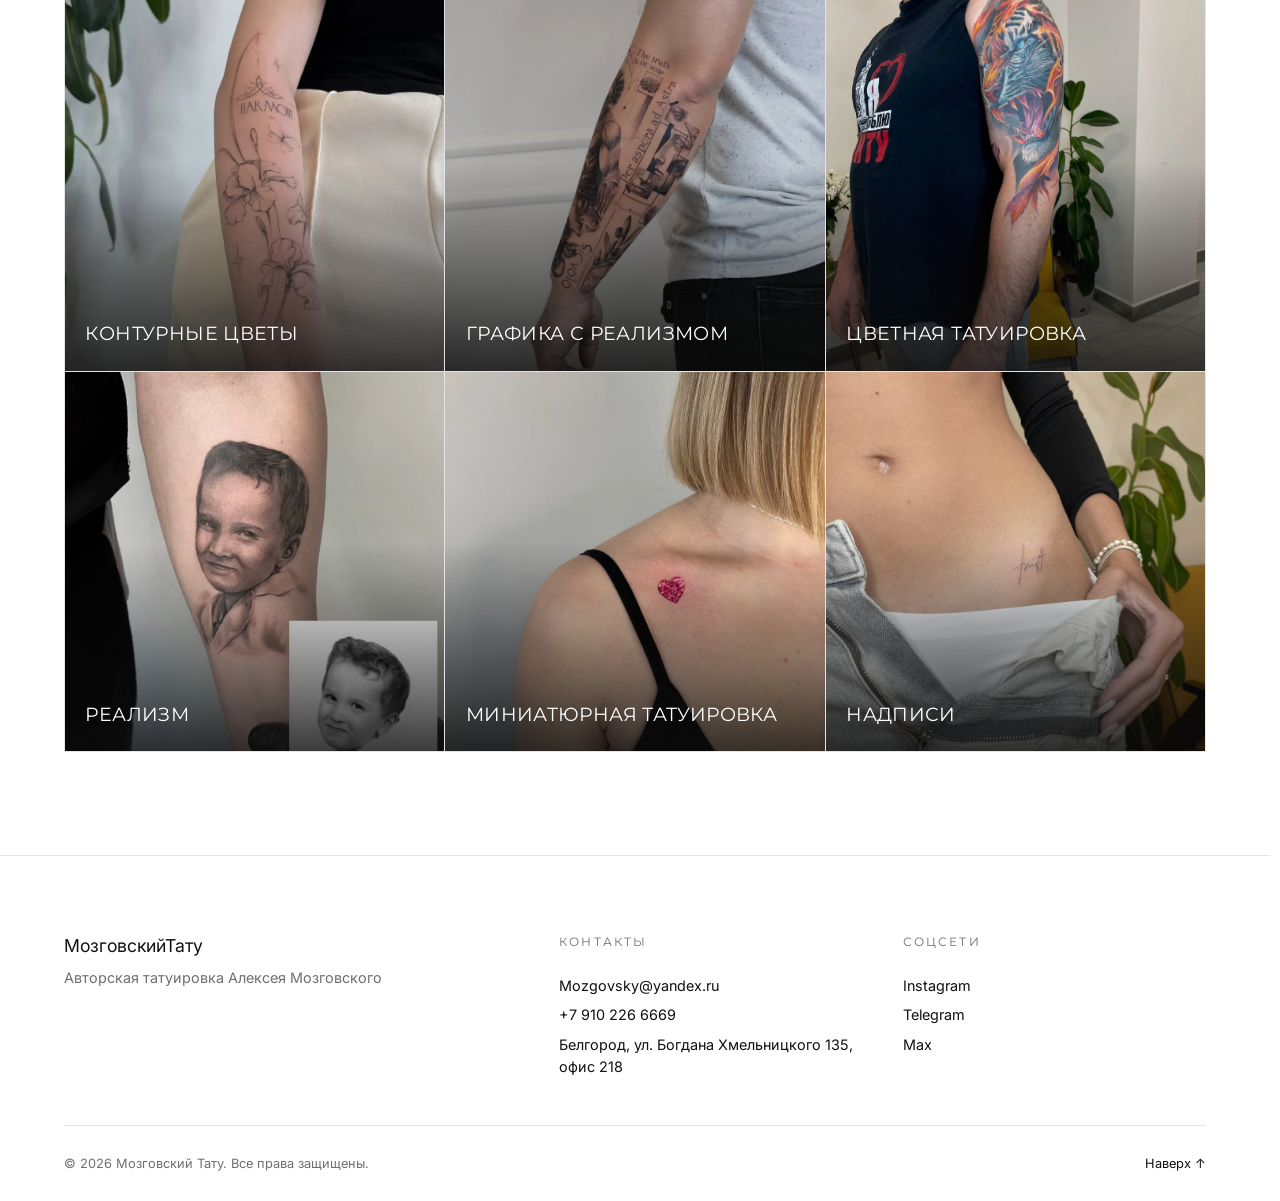
==== commit c244745b: "lettering + contacts" ====
--- a/index.html
+++ b/index.html
@@ -65,7 +65,7 @@
 
       <div class="site-nav__meta">
         <p>Белгород, ул. Богдана Хмельницкого 135, офис 218</p>
-        <p><a href="mailto:hello@morozov-tattoo.example">hello@morozov-tattoo.example</a></p>
+        <p><a href="mailto:Mozgovsky@yandex.ru">Mozgovsky@yandex.ru</a></p>
       </div>
     </div>
   </nav>
@@ -312,7 +312,7 @@
 
       <div class="site-footer__col">
         <p class="site-footer__heading">Контакты</p>
-        <a href="mailto:example@mail.example">example@mail.example</a>
+        <a href="mailto:Mozgovsky@yandex.ru">Mozgovsky@yandex.ru</a>
         <a href="tel:+79102266669">+7 910 226 6669</a>
         <p>Белгород, ул. Богдана Хмельницкого 135, офис 218</p>
       </div>
@@ -321,6 +321,7 @@
         <p class="site-footer__heading">Соцсети</p>
         <a href="https://www.instagram.com/sova_ink/">Instagram</a>
         <a href="https://t.me/Alex_Makeart">Telegram</a>
+        <a href="https://max.ru/u/f9LHodD0cOKHMKKtYuHx9yF_KeVcsgyrNqfSrkBBKVHxa8gpEoc-Ogz3eo4">Max</a>
       </div>
     </div>
 
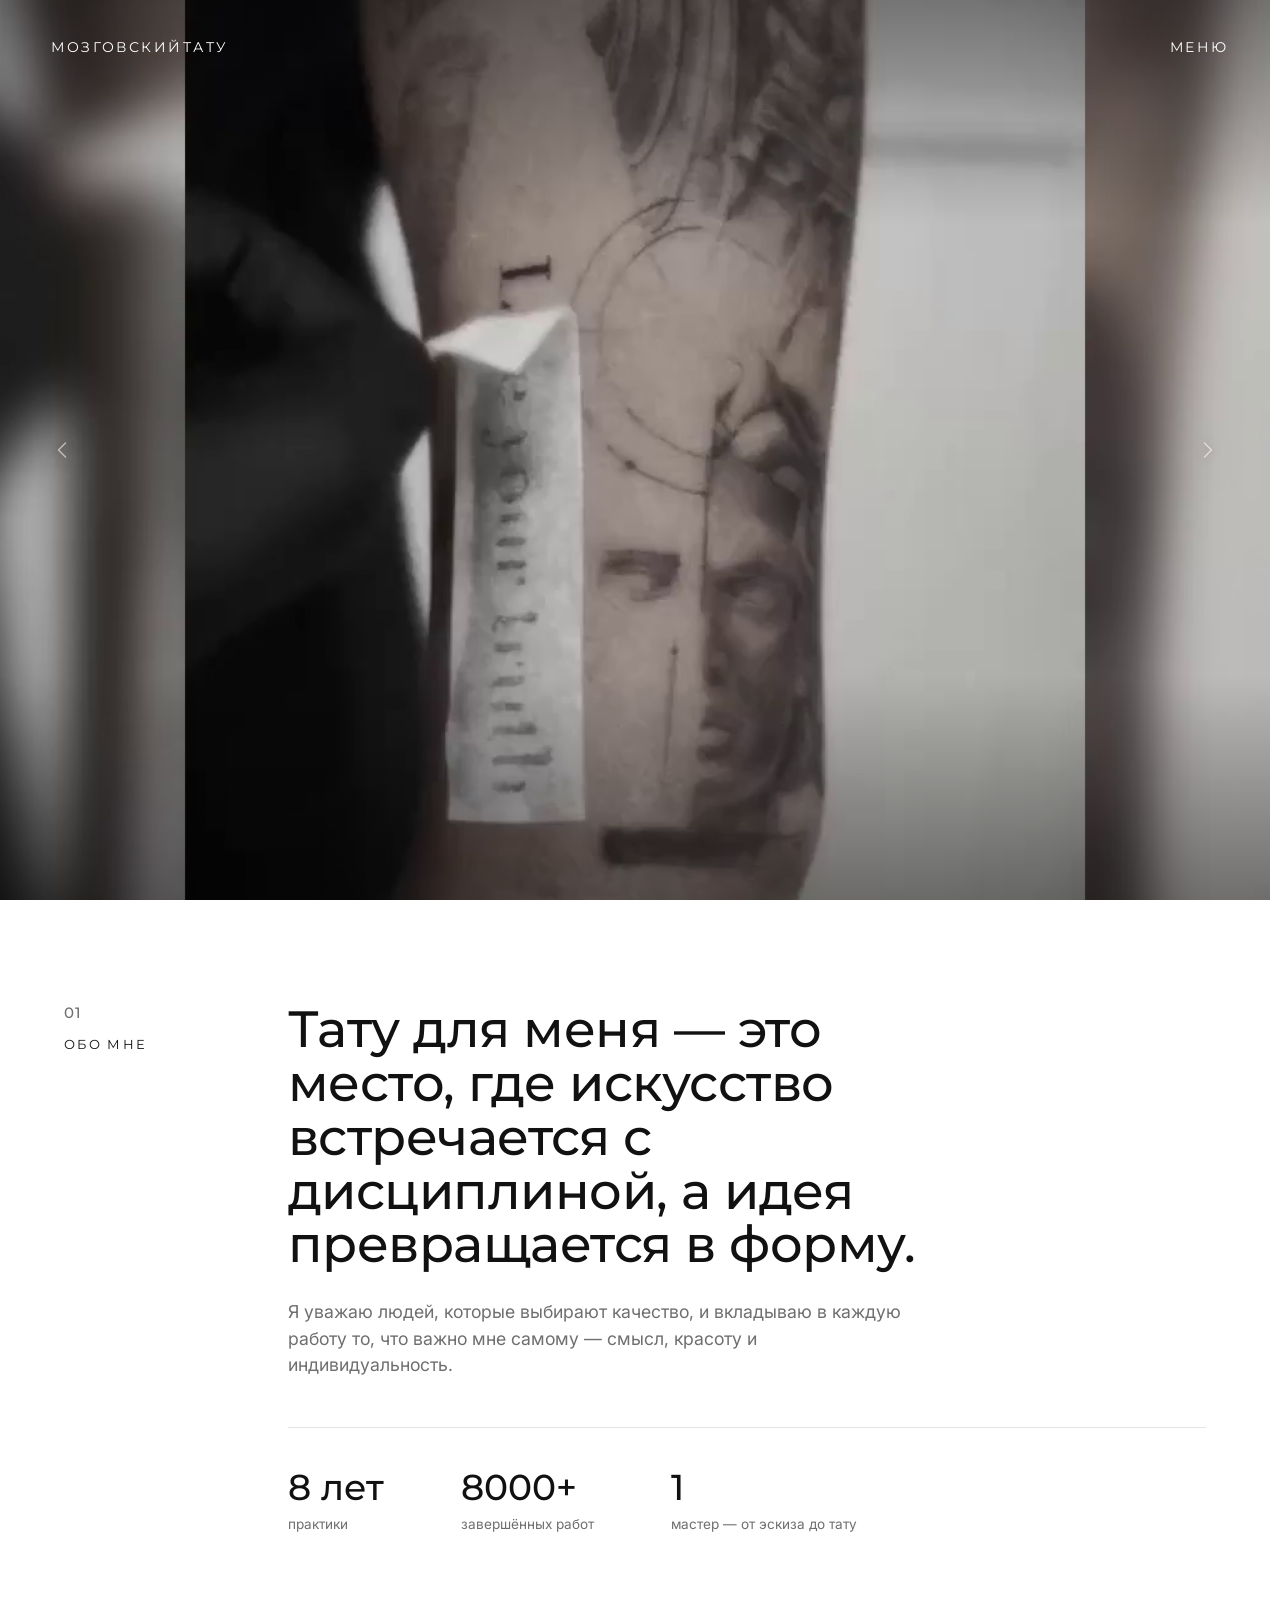
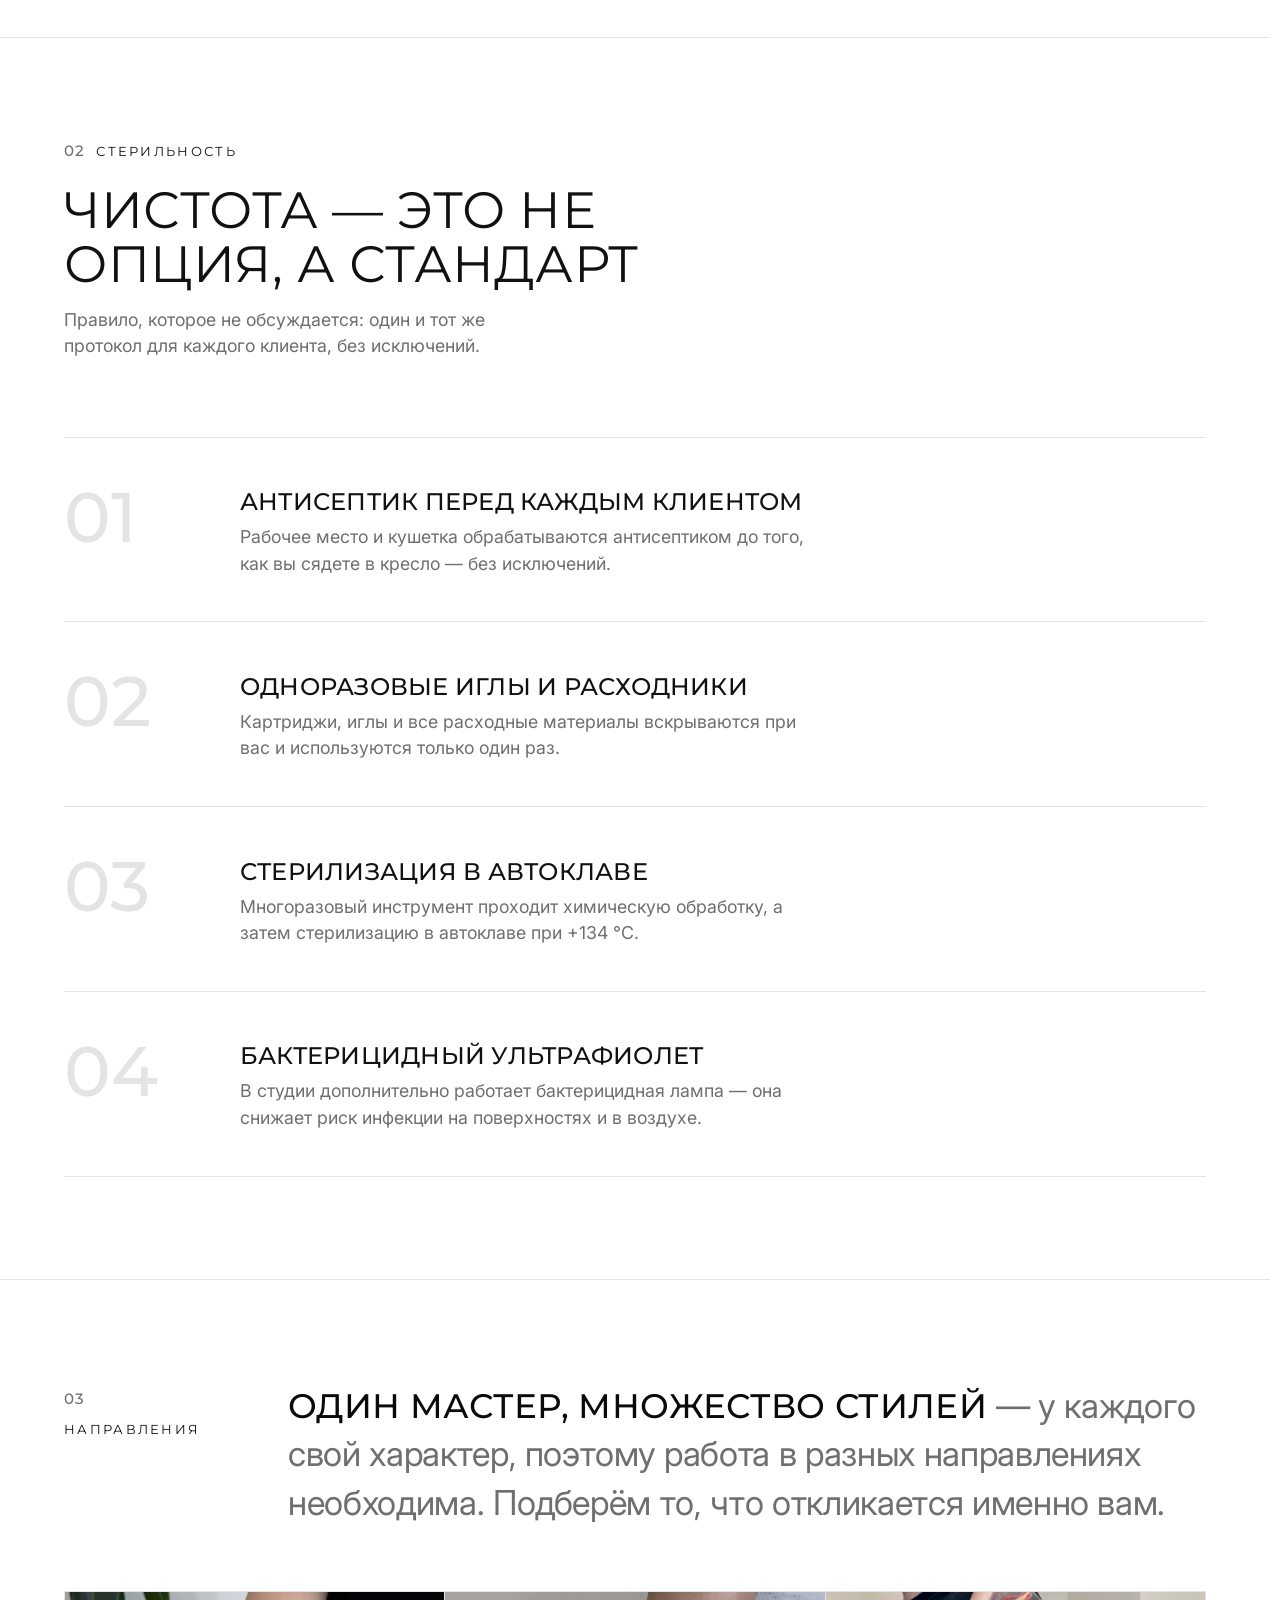
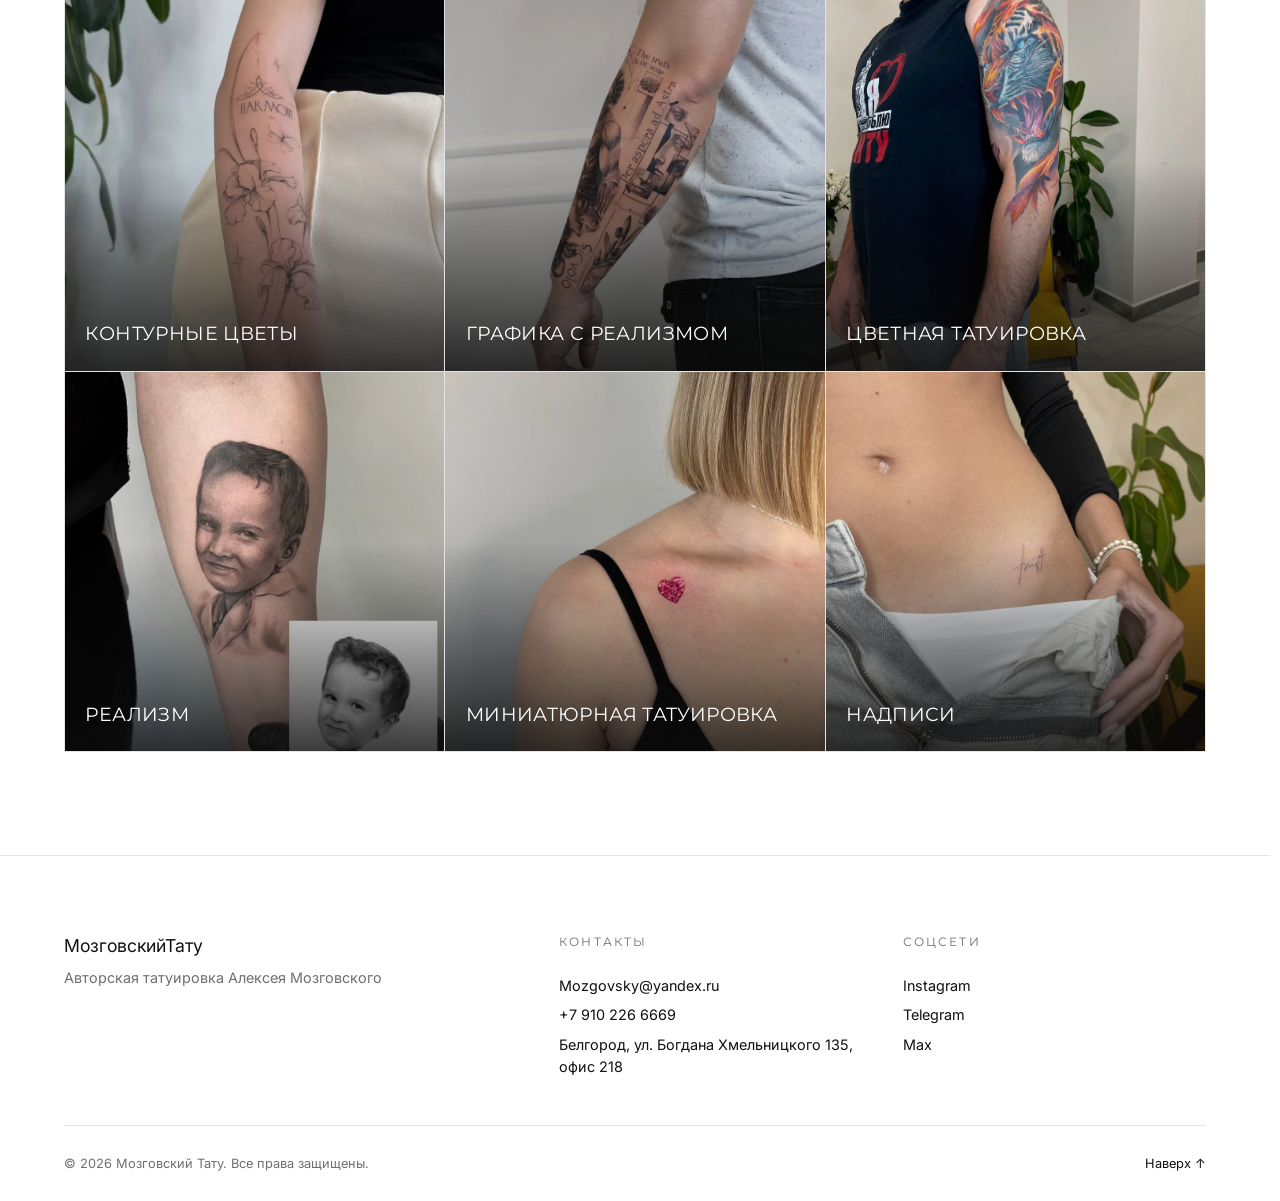
==== commit fe9471cd: "8000+ works" ====
--- a/index.html
+++ b/index.html
@@ -194,7 +194,7 @@
               <dd>практики</dd>
             </div>
             <div class="about__stat">
-              <dt>1200+</dt>
+              <dt>8000+</dt>
               <dd>завершённых работ</dd>
             </div>
             <div class="about__stat">
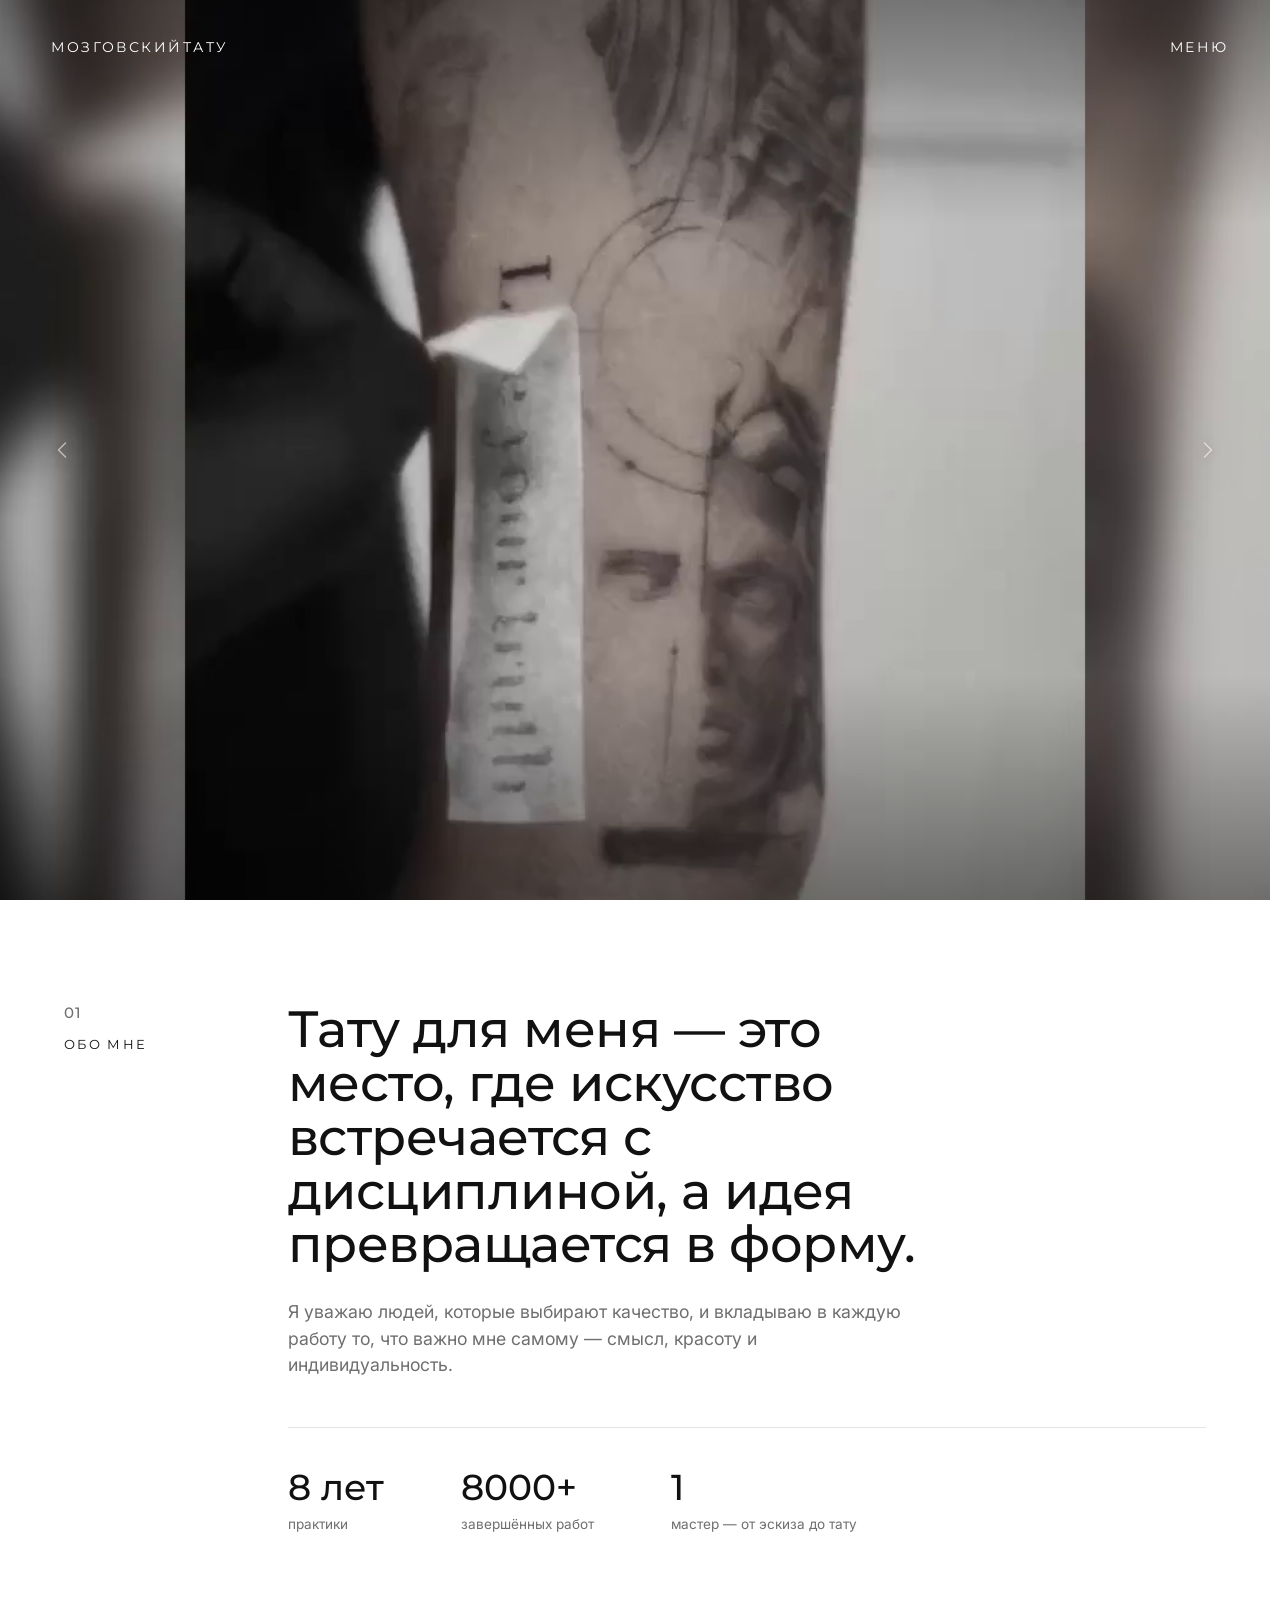
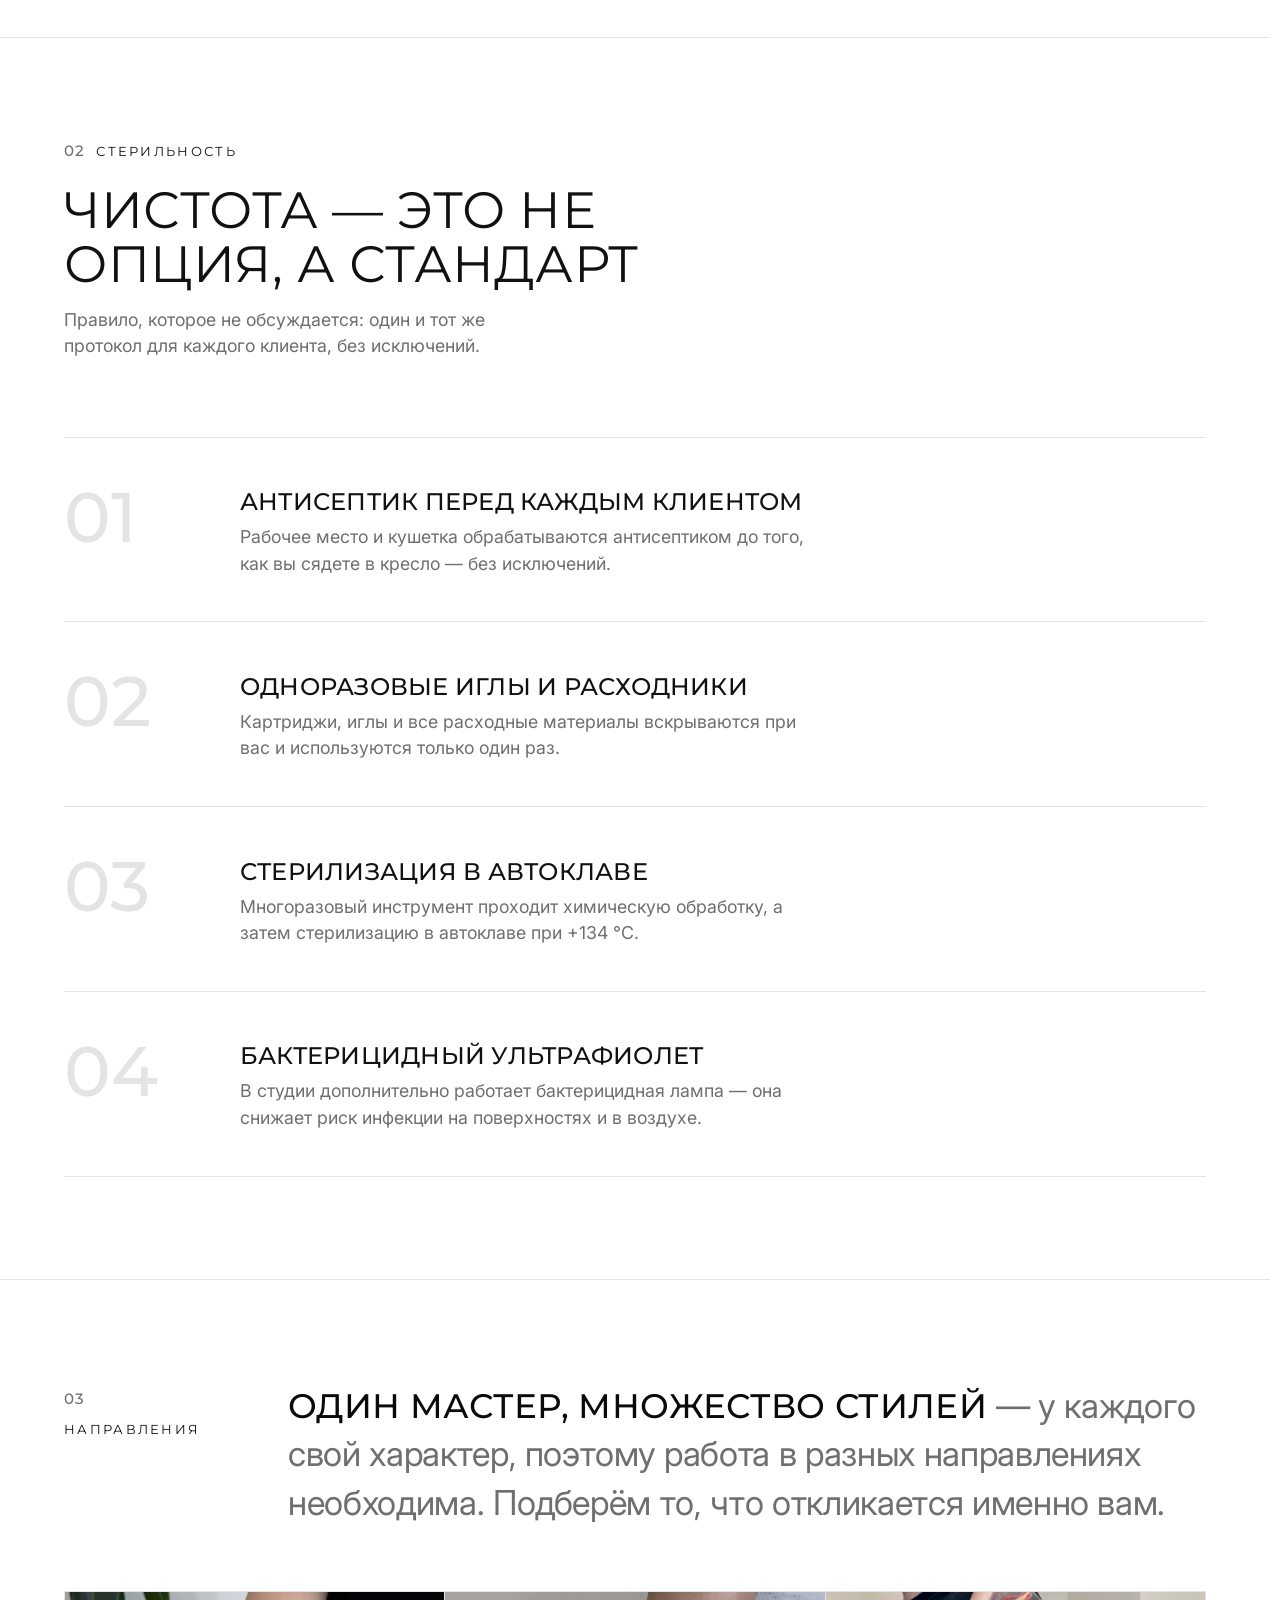
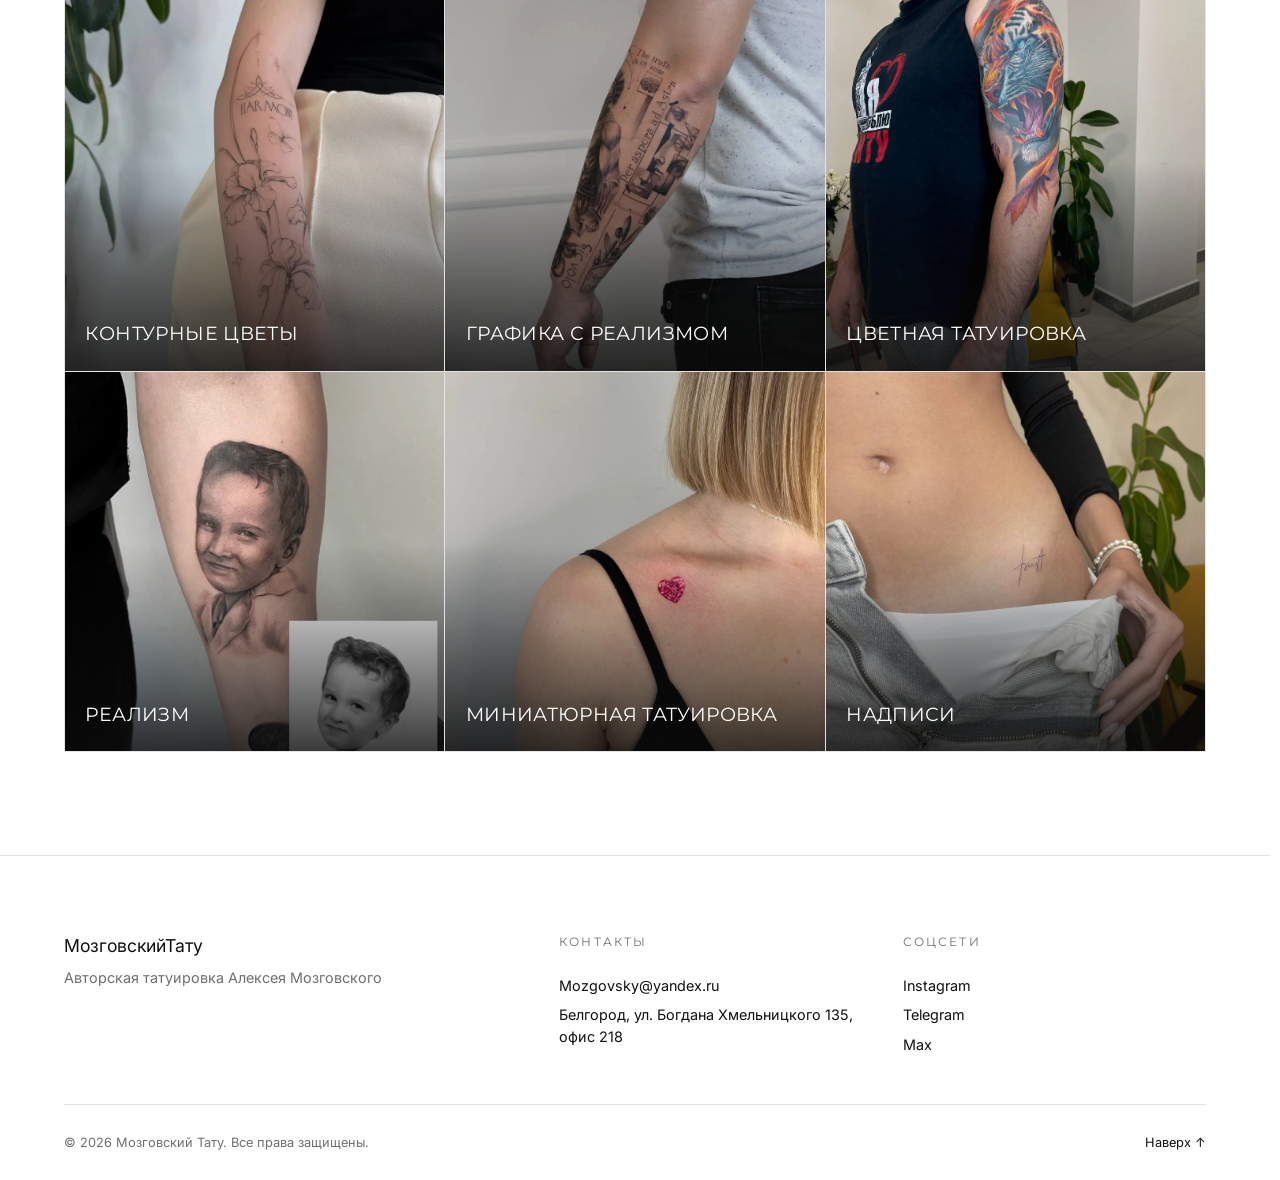
==== commit ab7aecfc: "new vid + no number" ====
--- a/index.html
+++ b/index.html
@@ -86,7 +86,7 @@
             playsinline
             poster="/assets/images/poster.png"
           >
-            <source src="assets/video/herovid.mp4" type="video/mp4">
+            <source src="assets/video/herovid2.mp4" type="video/mp4">
           </video>
         </div>
 
@@ -313,7 +313,6 @@
       <div class="site-footer__col">
         <p class="site-footer__heading">Контакты</p>
         <a href="mailto:Mozgovsky@yandex.ru">Mozgovsky@yandex.ru</a>
-        <a href="tel:+79102266669">+7 910 226 6669</a>
         <p>Белгород, ул. Богдана Хмельницкого 135, офис 218</p>
       </div>
 
